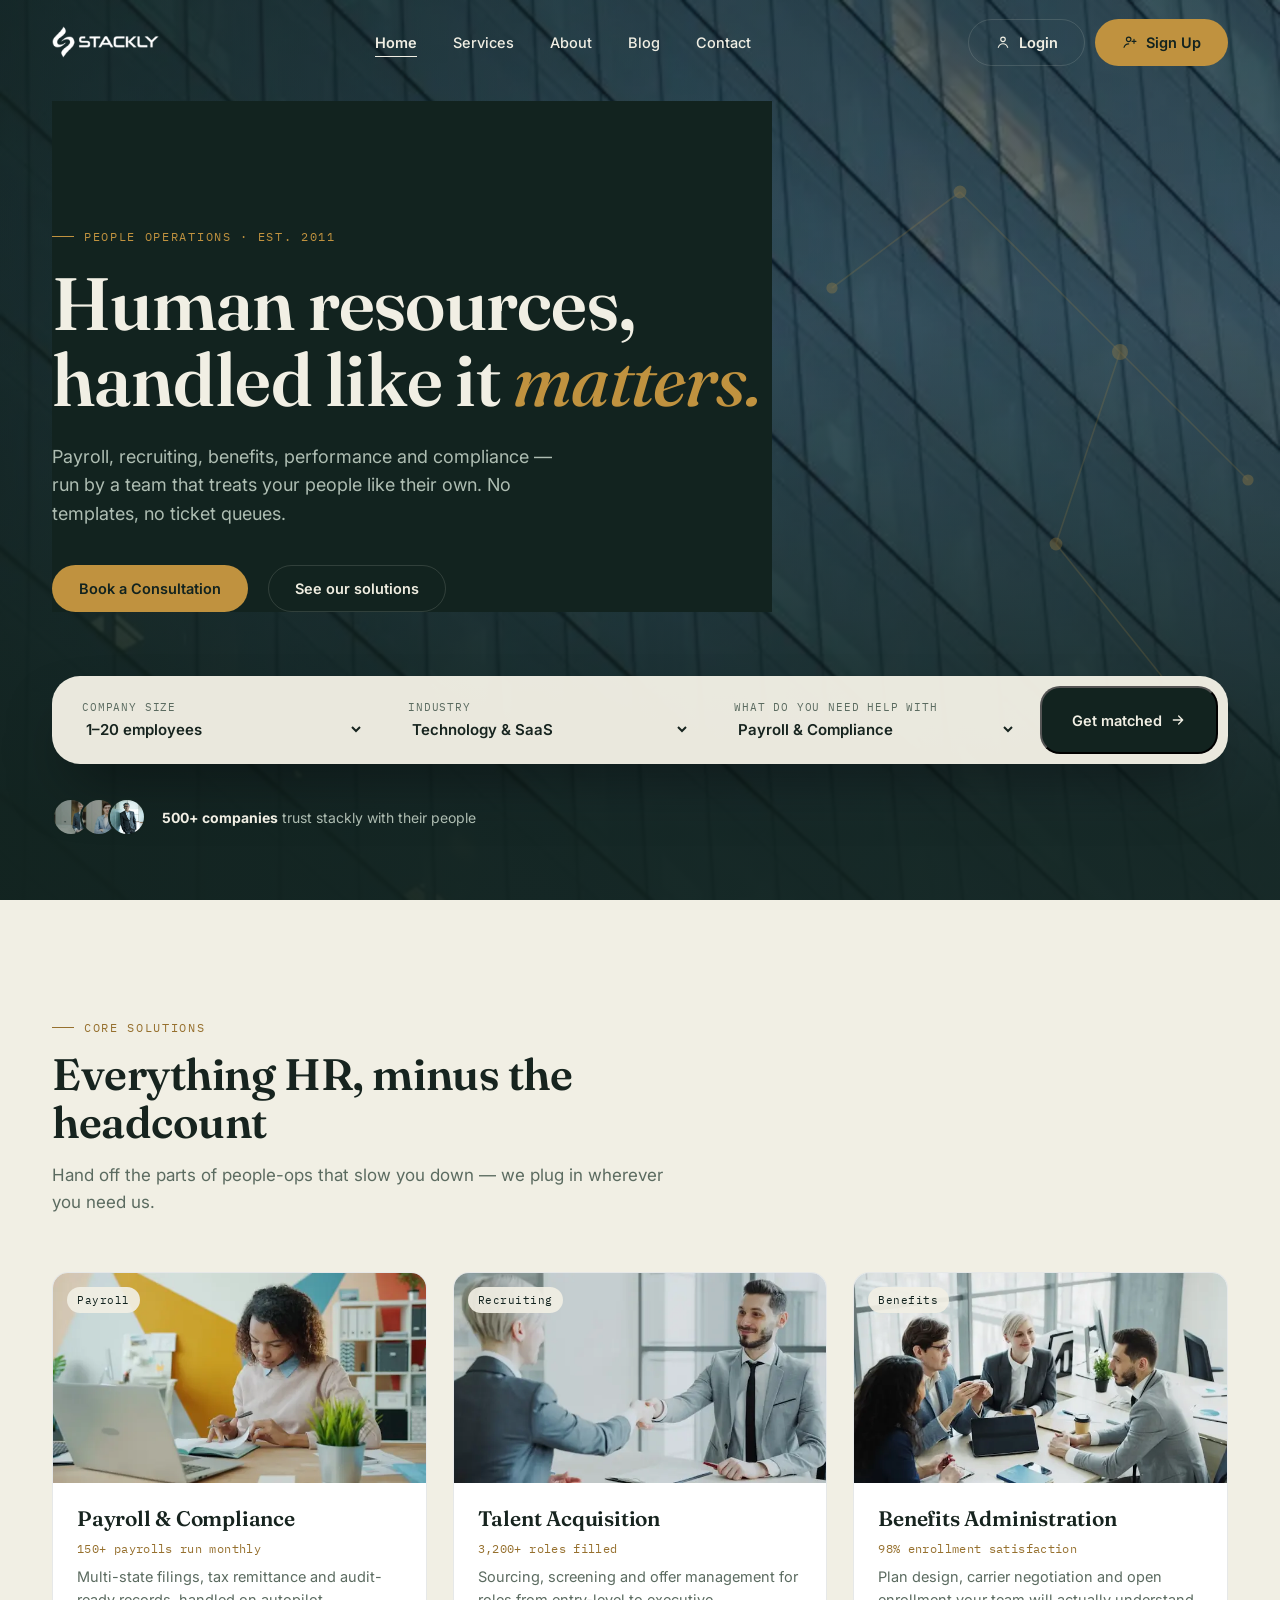
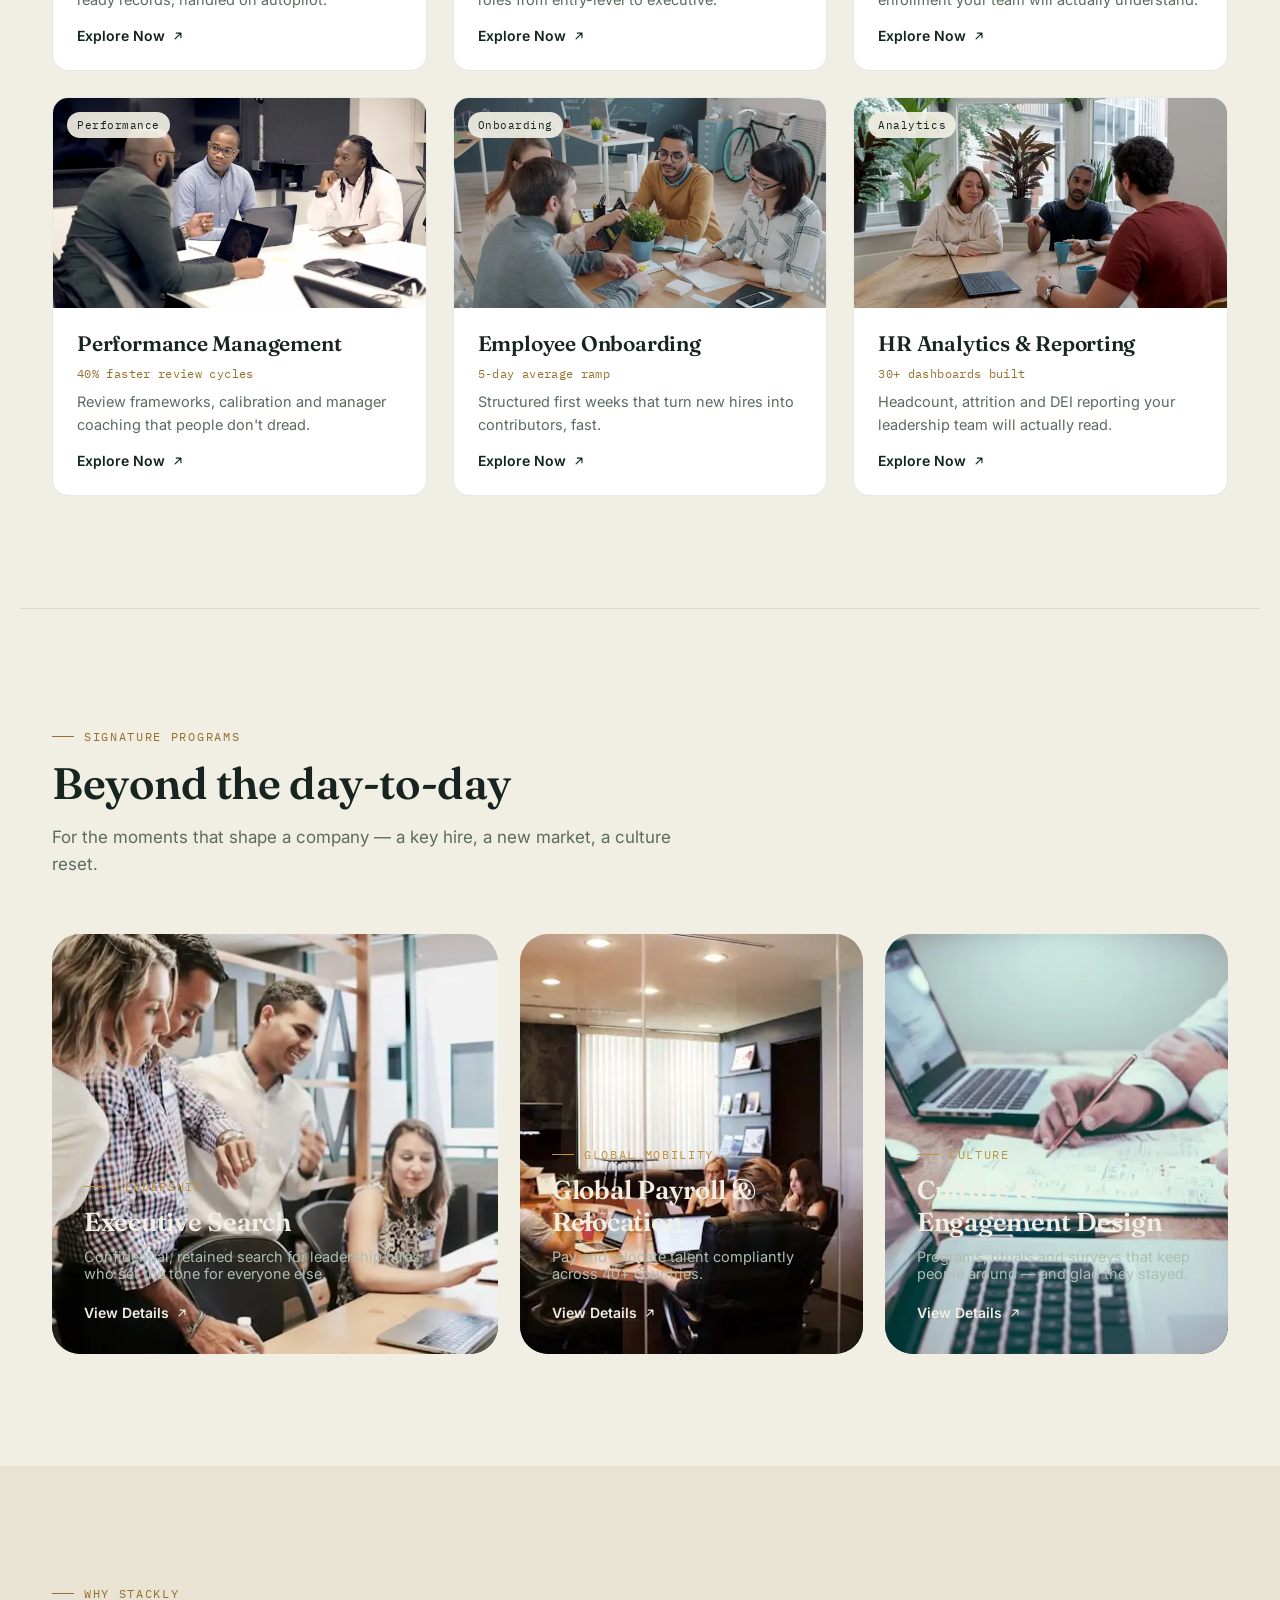
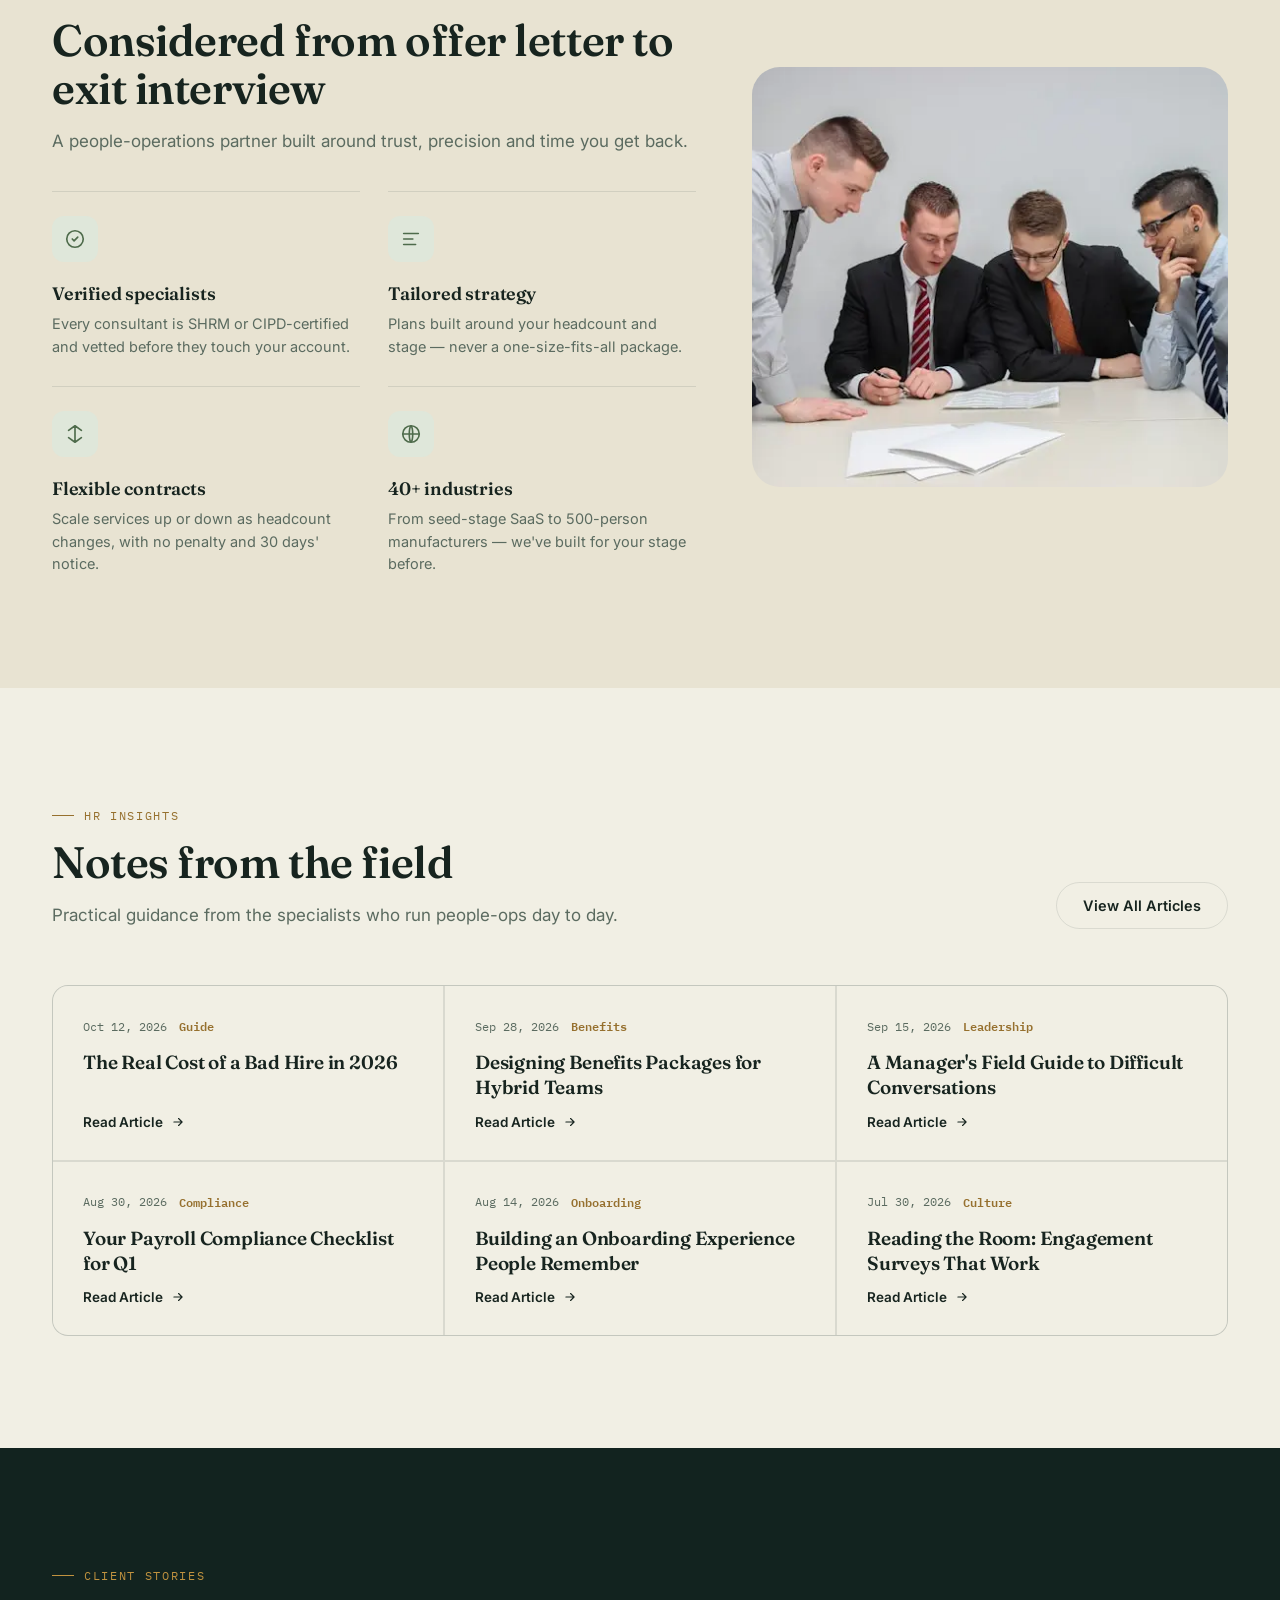
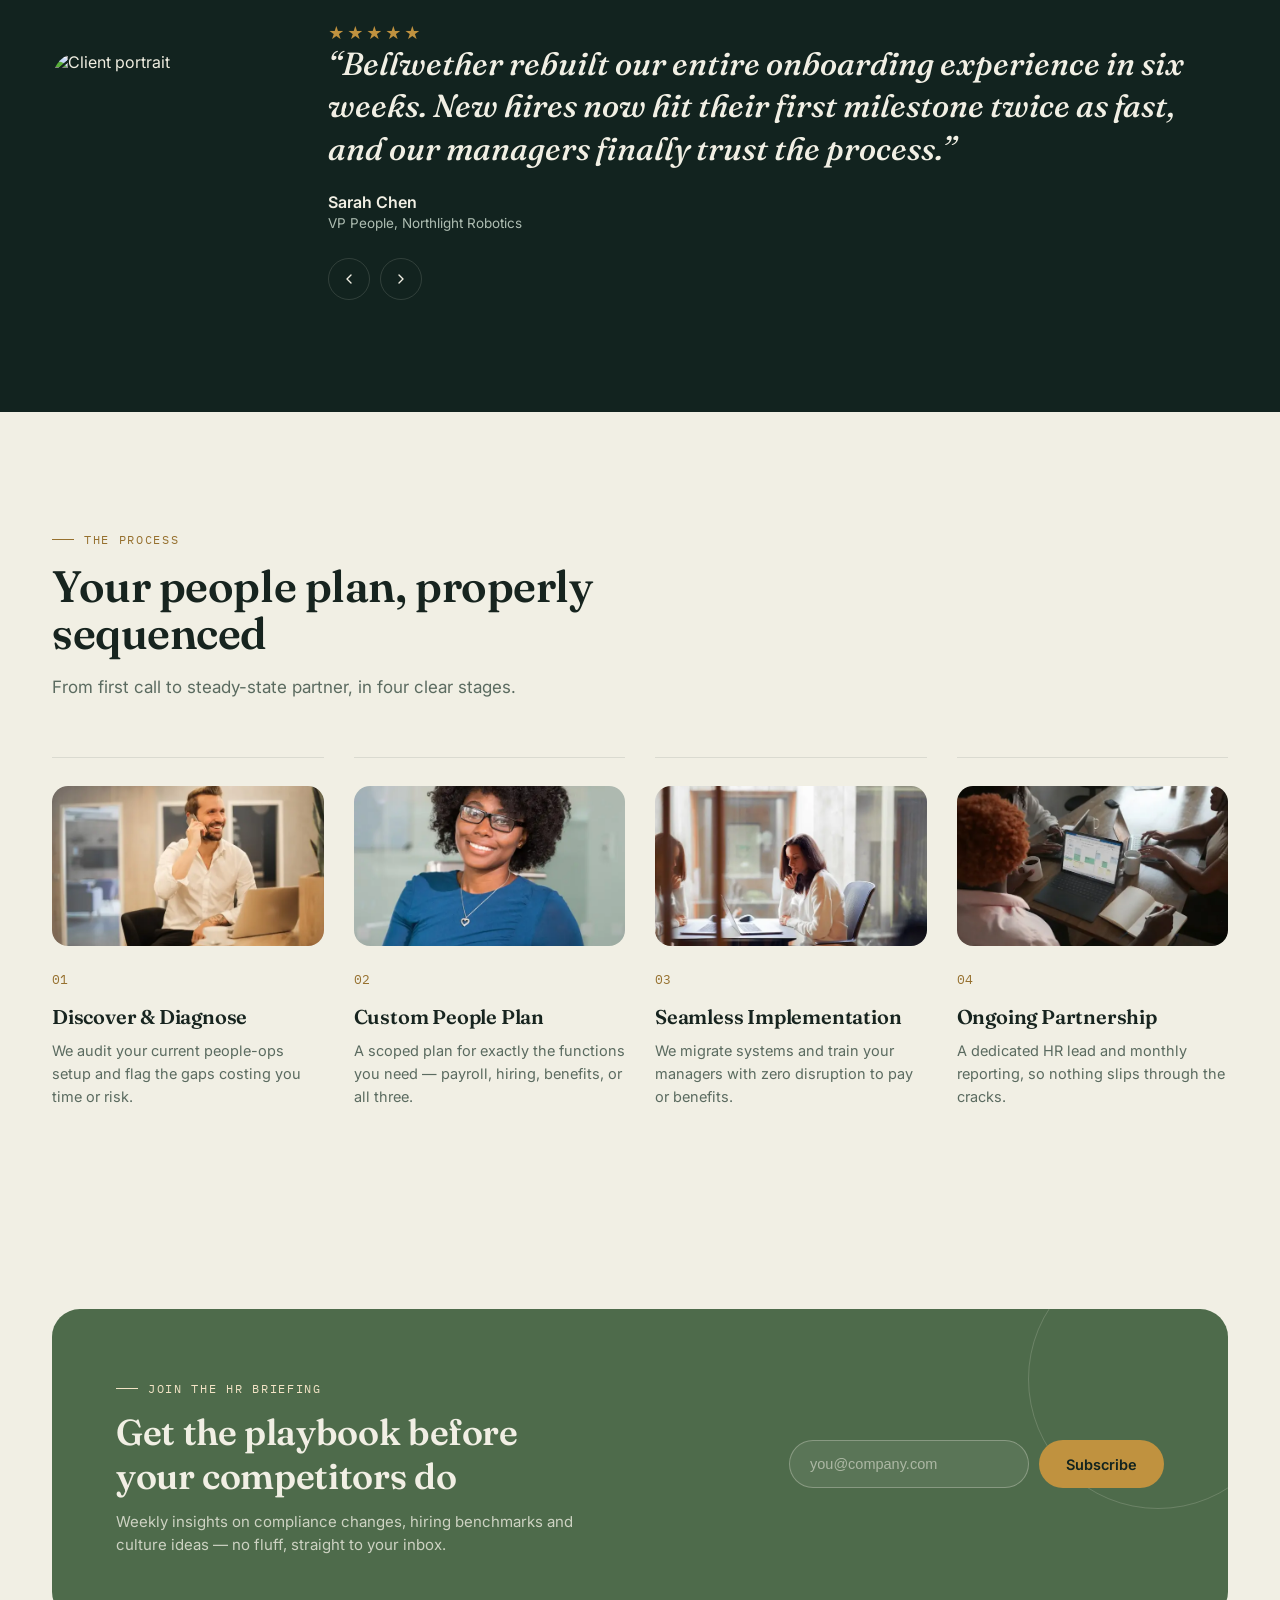
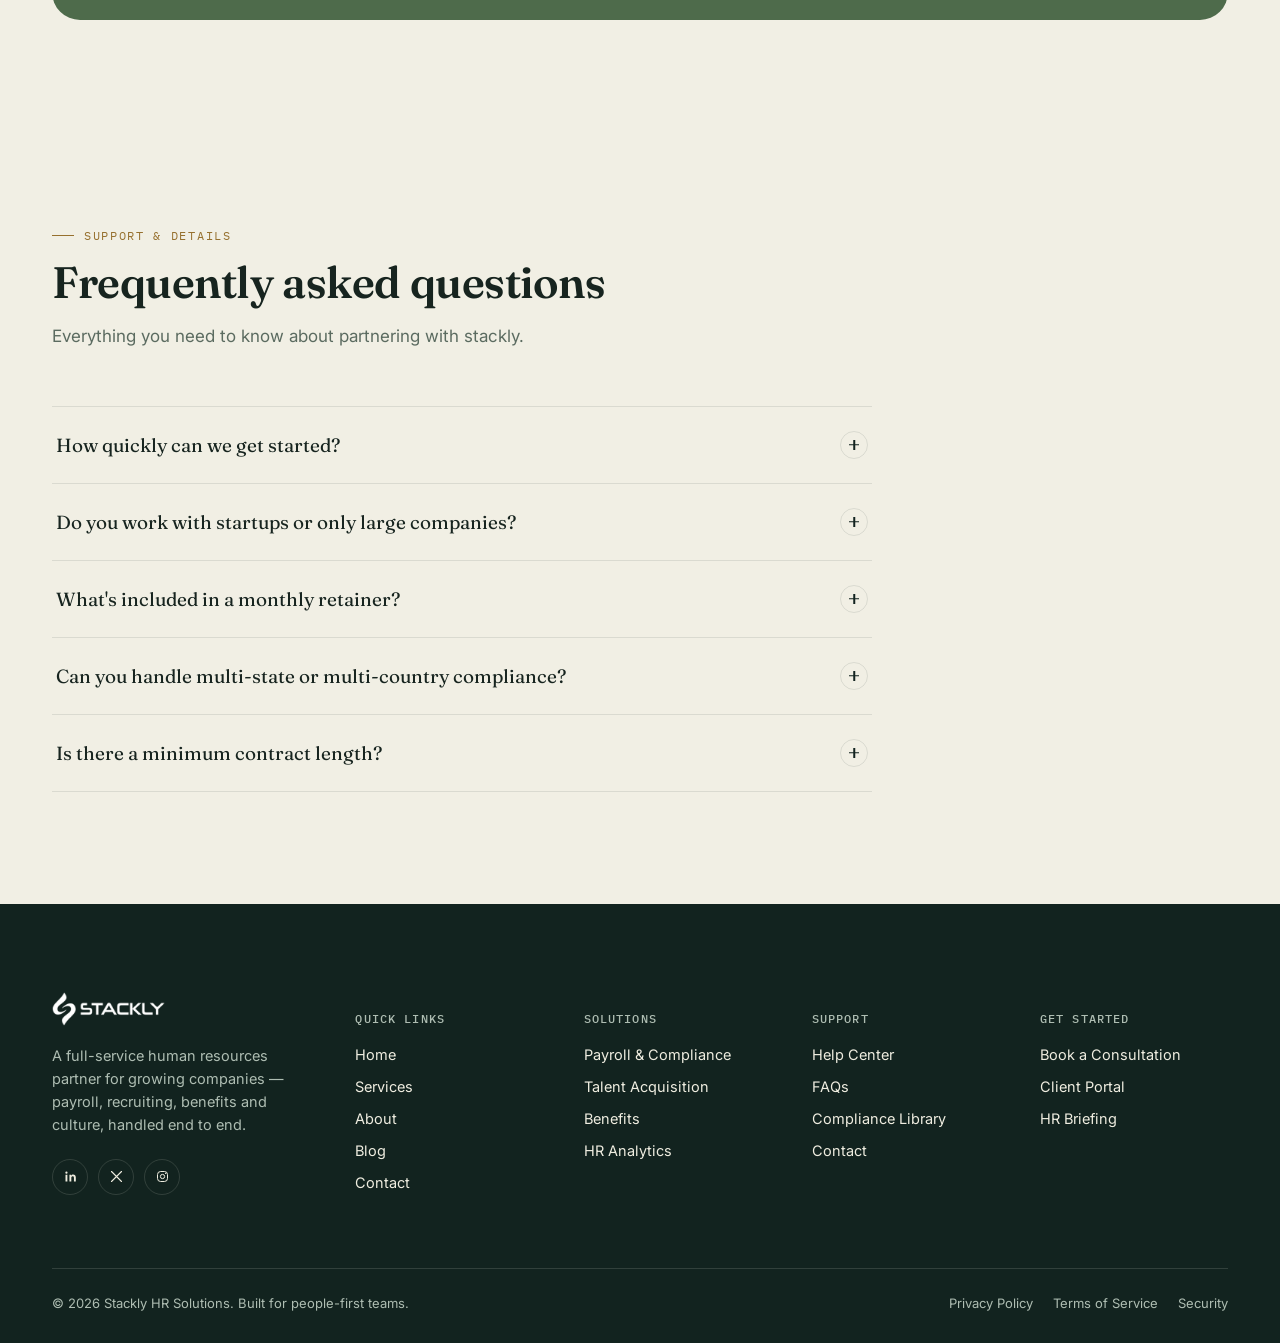
==== html/index.html @ f2914ec8 "inserted" ====
<!DOCTYPE html>
<html lang="en">
<head>
<meta charset="UTF-8">
<meta name="viewport" content="width=device-width, initial-scale=1.0">
<title>Stackly — Human Resources Solutions</title>
<meta name="description" content="Stackly is a full-service HR partner for growing companies — payroll, recruiting, benefits, performance and compliance, handled end to end.">
<link rel="stylesheet" href="../css/index.css">
</head>
<body class="hero-page">

<!-- ============ HEADER ============ -->
<header class="site-header">
  <div class="wrap">
    <a href="index.html" class="brand">
      <img src="../assets/Logo.webp" alt="" class="brand-logo">
      
    </a>

    <nav class="main-nav" aria-label="Primary">
      <a href="index.html" aria-current="page">Home</a>
      <a href="services.html">Services</a>
      <a href="about.html">About</a>
      <a href="blog.html">Blog</a>
      <a href="contact.html">Contact</a>
    </nav>

    <div class="header-cta">
      <a href="login.html" class="btn btn-line btn-login">
        <svg viewBox="0 0 24 24" fill="none"><circle cx="12" cy="8" r="3.4" stroke="currentColor" stroke-width="1.7"/><path d="M5 20c1.3-3.6 4-5.4 7-5.4s5.7 1.8 7 5.4" stroke="currentColor" stroke-width="1.7" stroke-linecap="round"/></svg>
        Login
      </a>
      <a href="signup.html" class="btn btn-brass btn-signup">
        <svg viewBox="0 0 24 24" fill="none"><circle cx="10" cy="8" r="3.4" stroke="currentColor" stroke-width="1.7"/><path d="M3 20c1.2-3.4 3.7-5.1 7-5.1" stroke="currentColor" stroke-width="1.7" stroke-linecap="round"/><path d="M18 8v6M15 11h6" stroke="currentColor" stroke-width="1.7" stroke-linecap="round"/></svg>
        Sign Up
      </a>
      <button class="hamburger" aria-label="Open menu" aria-expanded="false" aria-controls="mobileNav">
        <span></span><span></span><span></span>
      </button>
    </div>
  </div>
</header>

<!-- ============ MOBILE NAV ============ -->
<nav class="mobile-nav" id="mobileNav" aria-label="Mobile">
  <a href="index.html" aria-current="page">Home</a>
  <a href="services.html">Services</a>
  <a href="about.html">About</a>
  <a href="blog.html">Blog</a>
  <a href="contact.html">Contact</a>
  <div class="mobile-nav-ctas">
    <a href="login.html" class="btn btn-line-ink">
      <svg viewBox="0 0 24 24" fill="none" width="16" height="16"><circle cx="12" cy="8" r="3.4" stroke="currentColor" stroke-width="1.7"/><path d="M5 20c1.3-3.6 4-5.4 7-5.4s5.7 1.8 7 5.4" stroke="currentColor" stroke-width="1.7" stroke-linecap="round"/></svg>
      Login
    </a>
    <a href="signup.html" class="btn btn-brass">
      <svg viewBox="0 0 24 24" fill="none" width="16" height="16"><circle cx="10" cy="8" r="3.4" stroke="currentColor" stroke-width="1.7"/><path d="M3 20c1.2-3.4 3.7-5.1 7-5.1" stroke="currentColor" stroke-width="1.7" stroke-linecap="round"/><path d="M18 8v6M15 11h6" stroke="currentColor" stroke-width="1.7" stroke-linecap="round"/></svg>
      Sign Up
    </a>
  </div>
  <div class="mobile-nav-foot">
    <span>stackly@info.com</span>
    <span>+161 45674567</span>
  </div>
</nav>

<!-- ============ HERO ============ -->
<section class="hero">
  <div class="hero-bg" style="background-image:url('../assets/i1.webp');"></div>
  <svg class="hero-network" viewBox="0 0 800 800" preserveAspectRatio="xMidYMid slice">
    <g stroke="#C0923F" stroke-width="1" opacity="0.35">
      <line x1="600" y1="120" x2="700" y2="220"/>
      <line x1="700" y1="220" x2="660" y2="340"/>
      <line x1="700" y1="220" x2="780" y2="300"/>
      <line x1="660" y1="340" x2="740" y2="440"/>
      <line x1="600" y1="120" x2="520" y2="180"/>
    </g>
    <g fill="#C0923F" opacity="0.55">
      <circle cx="600" cy="120" r="4"/>
      <circle cx="700" cy="220" r="5"/>
      <circle cx="660" cy="340" r="4"/>
      <circle cx="780" cy="300" r="3.5"/>
      <circle cx="740" cy="440" r="4"/>
      <circle cx="520" cy="180" r="3.5"/>
    </g>
  </svg>

  <div class="wrap hero-inner">
    <div class="hero-top on-ink">
      <span class="eyebrow">People Operations · Est. 2011</span>
      <h1>Human resources,<br>handled like it <em>matters.</em></h1>
      <p class="hero-sub">Payroll, recruiting, benefits, performance and compliance — run by a team that treats your people like their own. No templates, no ticket queues.</p>
      <div class="hero-cta-row">
        <a href="404.html" class="btn btn-brass">Book a Consultation</a>
        <a href="404.html" class="btn btn-line-ink">See our solutions</a>
      </div>
    </div>

    <form class="quickstart" data-demo-form aria-label="Get matched with an HR plan">
      <div class="qs-field">
        <label for="qs-size">Company size</label>
        <select id="qs-size">
          <option>1–20 employees</option>
          <option>21–100 employees</option>
          <option>101–500 employees</option>
          <option>500+ employees</option>
        </select>
      </div>
      <div class="qs-field">
        <label for="qs-industry">Industry</label>
        <select id="qs-industry">
          <option>Technology & SaaS</option>
          <option>Healthcare</option>
          <option>Retail & Hospitality</option>
          <option>Manufacturing</option>
          <option>Professional Services</option>
        </select>
      </div>
      <div class="qs-field">
        <label for="qs-need">What do you need help with</label>
        <select id="qs-need">
          <option>Payroll & Compliance</option>
          <option>Hiring & Recruiting</option>
          <option>Benefits Administration</option>
          <option>Performance & Culture</option>
        </select>
      </div>
      <button type="submit" class="qs-submit">
        Get matched
        <svg width="16" height="16" viewBox="0 0 24 24" fill="none"><path d="M5 12h14M13 6l6 6-6 6" stroke="currentColor" stroke-width="2" stroke-linecap="round" stroke-linejoin="round"/></svg>
      </button>
    </form>

    <div class="hero-trust">
      <div class="avatar-stack">
        <img src="../assets/i2.webp" alt="">
        <img src="../assets/i3.webp" alt="">
        <img src="../assets/i4.webp" alt="">
      </div>
      <span class="hero-trust-text"><strong>500+ companies</strong> trust stackly with their people</span>
    </div>
  </div>
</section>

<!-- ============ FEATURED SOLUTIONS ============ -->
<section class="section" id="solutions">
  <div class="wrap">
    <div class="section-head reveal">
      <span class="eyebrow">Core Solutions</span>
      <h2>Everything HR, minus the headcount</h2>
      <p>Hand off the parts of people-ops that slow you down — we plug in wherever you need us.</p>
    </div>

    <div class="solutions-grid">
      <article class="sol-card reveal">
        <div class="sol-media"><span class="sol-tag">Payroll</span><img src="../assets/i5.webp" alt="HR specialist reviewing payroll documents at a desk"></div>
        <div class="sol-body">
          <h3>Payroll & Compliance</h3>
          <span class="stat">150+ payrolls run monthly</span>
          <p>Multi-state filings, tax remittance and audit-ready records, handled on autopilot.</p>
          <a href="404.html" class="sol-link">Explore Now <svg viewBox="0 0 24 24" fill="none"><path d="M7 17L17 7M9 7h8v8" stroke="currentColor" stroke-width="2" stroke-linecap="round" stroke-linejoin="round"/></svg></a>
        </div>
      </article>

      <article class="sol-card reveal">
        <div class="sol-media"><span class="sol-tag">Recruiting</span><img src="../assets/i6.webp" alt="HR manager shaking hands with a new hire after an interview"></div>
        <div class="sol-body">
          <h3>Talent Acquisition</h3>
          <span class="stat">3,200+ roles filled</span>
          <p>Sourcing, screening and offer management for roles from entry-level to executive.</p>
          <a href="404.html" class="sol-link">Explore Now <svg viewBox="0 0 24 24" fill="none"><path d="M7 17L17 7M9 7h8v8" stroke="currentColor" stroke-width="2" stroke-linecap="round" stroke-linejoin="round"/></svg></a>
        </div>
      </article>

      <article class="sol-card reveal">
        <div class="sol-media"><span class="sol-tag">Benefits</span><img src="../assets/i7.webp" alt="Colleagues discussing a benefits package around a table"></div>
        <div class="sol-body">
          <h3>Benefits Administration</h3>
          <span class="stat">98% enrollment satisfaction</span>
          <p>Plan design, carrier negotiation and open enrollment your team will actually understand.</p>
          <a href="404.html" class="sol-link">Explore Now <svg viewBox="0 0 24 24" fill="none"><path d="M7 17L17 7M9 7h8v8" stroke="currentColor" stroke-width="2" stroke-linecap="round" stroke-linejoin="round"/></svg></a>
        </div>
      </article>

      <article class="sol-card reveal">
        <div class="sol-media"><span class="sol-tag">Performance</span><img src="../assets/i8.webp" alt="Manager giving performance feedback in a one on one meeting"></div>
        <div class="sol-body">
          <h3>Performance Management</h3>
          <span class="stat">40% faster review cycles</span>
          <p>Review frameworks, calibration and manager coaching that people don't dread.</p>
          <a href="404.html" class="sol-link">Explore Now <svg viewBox="0 0 24 24" fill="none"><path d="M7 17L17 7M9 7h8v8" stroke="currentColor" stroke-width="2" stroke-linecap="round" stroke-linejoin="round"/></svg></a>
        </div>
      </article>

      <article class="sol-card reveal">
        <div class="sol-media"><span class="sol-tag">Onboarding</span><img src="../assets/i9.webp" alt="New employee being welcomed by the team on their first day"></div>
        <div class="sol-body">
          <h3>Employee Onboarding</h3>
          <span class="stat">5-day average ramp</span>
          <p>Structured first weeks that turn new hires into contributors, fast.</p>
          <a href="404.html" class="sol-link">Explore Now <svg viewBox="0 0 24 24" fill="none"><path d="M7 17L17 7M9 7h8v8" stroke="currentColor" stroke-width="2" stroke-linecap="round" stroke-linejoin="round"/></svg></a>
        </div>
      </article>

      <article class="sol-card reveal">
        <div class="sol-media"><span class="sol-tag">Analytics</span><img src="../assets/i10.webp" alt="Modern office building representing workforce analytics"></div>
        <div class="sol-body">
          <h3>HR Analytics & Reporting</h3>
          <span class="stat">30+ dashboards built</span>
          <p>Headcount, attrition and DEI reporting your leadership team will actually read.</p>
          <a href="404.html" class="sol-link">Explore Now <svg viewBox="0 0 24 24" fill="none"><path d="M7 17L17 7M9 7h8v8" stroke="currentColor" stroke-width="2" stroke-linecap="round" stroke-linejoin="round"/></svg></a>
        </div>
      </article>
    </div>
  </div>
</section>

<div class="node-divider wrap"></div>

<!-- ============ CURATED PROGRAMS ============ -->
<section class="section">
  <div class="wrap">
    <div class="section-head reveal">
      <span class="eyebrow">Signature Programs</span>
      <h2>Beyond the day-to-day</h2>
      <p>For the moments that shape a company — a key hire, a new market, a culture reset.</p>
    </div>

    <div class="programs">
      <article class="program-card reveal">
        <img src="../assets/i11.webp" alt="Executive being interviewed for a leadership role">
        <div class="program-inner">
          <span class="eyebrow">Leadership</span>
          <h3>Executive Search</h3>
          <p>Confidential, retained search for leadership hires who set the tone for everyone else.</p>
          <a href="404.html" class="sol-link">View Details <svg viewBox="0 0 24 24" fill="none"><path d="M7 17L17 7M9 7h8v8" stroke="currentColor" stroke-width="2" stroke-linecap="round" stroke-linejoin="round"/></svg></a>
        </div>
      </article>
      <article class="program-card reveal">
        <img src="../assets/i12.webp" alt="Modern office building representing global operations">
        <div class="program-inner">
          <span class="eyebrow">Global Mobility</span>
          <h3>Global Payroll & Relocation</h3>
          <p>Pay and relocate talent compliantly across 40+ countries.</p>
          <a href="404.html" class="sol-link">View Details <svg viewBox="0 0 24 24" fill="none"><path d="M7 17L17 7M9 7h8v8" stroke="currentColor" stroke-width="2" stroke-linecap="round" stroke-linejoin="round"/></svg></a>
        </div>
      </article>
      <article class="program-card reveal">
        <img src="../assets/i13.webp" alt="Team celebrating together at an office culture event">
        <div class="program-inner">
          <span class="eyebrow">Culture</span>
          <h3>Culture & Engagement Design</h3>
          <p>Programs, rituals and surveys that keep people around — and glad they stayed.</p>
          <a href="404.html" class="sol-link">View Details <svg viewBox="0 0 24 24" fill="none"><path d="M7 17L17 7M9 7h8v8" stroke="currentColor" stroke-width="2" stroke-linecap="round" stroke-linejoin="round"/></svg></a>
        </div>
      </article>
    </div>
  </div>
</section>

<!-- ============ WHY US ============ -->
<section class="section on-paper-soft">
  <div class="wrap">
    <div class="why-split">
      <div class="why-split-copy">
        <div class="section-head reveal" style="margin-bottom:36px;">
          <span class="eyebrow">Why Stackly</span>
          <h2>Considered from offer letter to exit interview</h2>
          <p>A people-operations partner built around trust, precision and time you get back.</p>
        </div>
        <div class="why-grid why-grid-2col">
          <div class="why-item reveal">
            <div class="why-icon"><svg viewBox="0 0 24 24" fill="none"><path d="M9 12l2 2 4-4" stroke="currentColor" stroke-width="1.8" stroke-linecap="round" stroke-linejoin="round"/><circle cx="12" cy="12" r="9" stroke="currentColor" stroke-width="1.8"/></svg></div>
            <h4>Verified specialists</h4>
            <p>Every consultant is SHRM or CIPD-certified and vetted before they touch your account.</p>
          </div>
          <div class="why-item reveal">
            <div class="why-icon"><svg viewBox="0 0 24 24" fill="none"><path d="M4 6h16M4 12h10M4 18h13" stroke="currentColor" stroke-width="1.8" stroke-linecap="round"/></svg></div>
            <h4>Tailored strategy</h4>
            <p>Plans built around your headcount and stage — never a one-size-fits-all package.</p>
          </div>
          <div class="why-item reveal">
            <div class="why-icon"><svg viewBox="0 0 24 24" fill="none"><path d="M12 3v18M5 8l7-5 7 5M5 16l7 5 7-5" stroke="currentColor" stroke-width="1.8" stroke-linecap="round" stroke-linejoin="round"/></svg></div>
            <h4>Flexible contracts</h4>
            <p>Scale services up or down as headcount changes, with no penalty and 30 days' notice.</p>
          </div>
          <div class="why-item reveal">
            <div class="why-icon"><svg viewBox="0 0 24 24" fill="none"><circle cx="12" cy="12" r="9" stroke="currentColor" stroke-width="1.8"/><path d="M3 12h18M12 3c2.5 2.6 2.5 15.4 0 18M12 3C9.5 5.6 9.5 18.4 12 21" stroke="currentColor" stroke-width="1.8"/></svg></div>
            <h4>40+ industries</h4>
            <p>From seed-stage SaaS to 500-person manufacturers — we've built for your stage before.</p>
          </div>
        </div>
      </div>
      <div class="why-split-media reveal">
        <img src="../assets/i14.webp" alt="Stackly HR specialists reviewing a people strategy together">
      </div>
    </div>
  </div>
</section>

<!-- ============ INSIGHTS ============ -->
<section class="section" id="insights">
  <div class="wrap">
    <div class="section-head-row reveal">
      <div class="section-head section-head-no-gap">
        <span class="eyebrow">HR Insights</span>
        <h2>Notes from the field</h2>
        <p>Practical guidance from the specialists who run people-ops day to day.</p>
      </div>
      <a href="404.html" class="btn btn-line">View All Articles</a>
    </div>

    <div class="insights-grid reveal">
      <a href="404.html" class="insight-card">
        <div class="insight-top"><span>Oct 12, 2026</span><span class="insight-cat">Guide</span></div>
        <h3>The Real Cost of a Bad Hire in 2026</h3>
        <span class="insight-more">Read Article <svg viewBox="0 0 24 24" fill="none"><path d="M5 12h14M13 6l6 6-6 6" stroke="currentColor" stroke-width="2" stroke-linecap="round" stroke-linejoin="round"/></svg></span>
      </a>
      <a href="404.html" class="insight-card">
        <div class="insight-top"><span>Sep 28, 2026</span><span class="insight-cat">Benefits</span></div>
        <h3>Designing Benefits Packages for Hybrid Teams</h3>
        <span class="insight-more">Read Article <svg viewBox="0 0 24 24" fill="none"><path d="M5 12h14M13 6l6 6-6 6" stroke="currentColor" stroke-width="2" stroke-linecap="round" stroke-linejoin="round"/></svg></span>
      </a>
      <a href="404.html" class="insight-card">
        <div class="insight-top"><span>Sep 15, 2026</span><span class="insight-cat">Leadership</span></div>
        <h3>A Manager's Field Guide to Difficult Conversations</h3>
        <span class="insight-more">Read Article <svg viewBox="0 0 24 24" fill="none"><path d="M5 12h14M13 6l6 6-6 6" stroke="currentColor" stroke-width="2" stroke-linecap="round" stroke-linejoin="round"/></svg></span>
      </a>
      <a href="404.html" class="insight-card">
        <div class="insight-top"><span>Aug 30, 2026</span><span class="insight-cat">Compliance</span></div>
        <h3>Your Payroll Compliance Checklist for Q1</h3>
        <span class="insight-more">Read Article <svg viewBox="0 0 24 24" fill="none"><path d="M5 12h14M13 6l6 6-6 6" stroke="currentColor" stroke-width="2" stroke-linecap="round" stroke-linejoin="round"/></svg></span>
      </a>
      <a href="404.html" class="insight-card">
        <div class="insight-top"><span>Aug 14, 2026</span><span class="insight-cat">Onboarding</span></div>
        <h3>Building an Onboarding Experience People Remember</h3>
        <span class="insight-more">Read Article <svg viewBox="0 0 24 24" fill="none"><path d="M5 12h14M13 6l6 6-6 6" stroke="currentColor" stroke-width="2" stroke-linecap="round" stroke-linejoin="round"/></svg></span>
      </a>
      <a href="404.html" class="insight-card">
        <div class="insight-top"><span>Jul 30, 2026</span><span class="insight-cat">Culture</span></div>
        <h3>Reading the Room: Engagement Surveys That Work</h3>
        <span class="insight-more">Read Article <svg viewBox="0 0 24 24" fill="none"><path d="M5 12h14M13 6l6 6-6 6" stroke="currentColor" stroke-width="2" stroke-linecap="round" stroke-linejoin="round"/></svg></span>
      </a>
    </div>
  </div>
</section>

<!-- ============ TESTIMONIAL ============ -->
<section class="section on-ink">
  <div class="wrap">
    <div class="eyebrow reveal" style="margin-bottom:40px;">Client Stories</div>
    <div class="testimonial reveal" data-testimonials='[
        {"quote":"Bellwether rebuilt our entire onboarding experience in six weeks. New hires now hit their first milestone twice as fast, and our managers finally trust the process.","name":"Sarah Chen","role":"VP People, Northlight Robotics","photo":"https://images.unsplash.com/photo-1758518727888-ffa196002e59?auto=format&fit=crop&w=400&q=80"},
        {"quote":"We went from three spreadsheets and a prayer to a payroll system that runs itself across five states. It is the calmest our finance team has ever felt in Q4.","name":"Marcus Odom","role":"COO, Fieldstone Health","photo":"https://images.unsplash.com/photo-1758518730384-be3d205838e8?auto=format&fit=crop&w=400&q=80"},
        {"quote":"Their recruiters found us a VP of Engineering in five weeks after two agencies failed for six months. They actually understood what we needed, not just the job title.","name":"Priya Raman","role":"Founder, Tidewater Systems","photo":"https://images.unsplash.com/photo-1758873269276-9518d0cb4a0b?auto=format&fit=crop&w=400&q=80"}
      ]'>
      <div class="testi-photo"><img src="../assets/i15.webp" alt="Client portrait"></div>
      <div>
        <div class="testi-stars">★★★★★</div>
        <blockquote>&ldquo;Loading&rdquo;</blockquote>
        <div class="testi-meta">
          <div><strong class="testi-name">—</strong><span class="testi-role">—</span></div>
        </div>
        <div class="testi-nav">
          <button data-dir="prev" aria-label="Previous testimonial"><svg viewBox="0 0 24 24" fill="none"><path d="M15 6l-6 6 6 6" stroke="currentColor" stroke-width="2" stroke-linecap="round" stroke-linejoin="round"/></svg></button>
          <button data-dir="next" aria-label="Next testimonial"><svg viewBox="0 0 24 24" fill="none"><path d="M9 6l6 6-6 6" stroke="currentColor" stroke-width="2" stroke-linecap="round" stroke-linejoin="round"/></svg></button>
        </div>
      </div>
    </div>
  </div>
</section>

<!-- ============ PROCESS ============ -->
<section class="section">
  <div class="wrap">
    <div class="section-head reveal">
      <span class="eyebrow">The Process</span>
      <h2>Your people plan, properly sequenced</h2>
      <p>From first call to steady-state partner, in four clear stages.</p>
    </div>
    <div class="process-grid">
      <div class="process-item reveal">
        <div class="process-media"><img src="../assets/i16.webp" alt="HR specialist auditing people-ops records"></div>
        <span class="process-num">01</span>
        <h3>Discover & Diagnose</h3>
        <p>We audit your current people-ops setup and flag the gaps costing you time or risk.</p>
      </div>
      <div class="process-item reveal">
        <div class="process-media"><img src="../assets/i17.webp" alt="Team scoping a custom people plan together"></div>
        <span class="process-num">02</span>
        <h3>Custom People Plan</h3>
        <p>A scoped plan for exactly the functions you need — payroll, hiring, benefits, or all three.</p>
      </div>
      <div class="process-item reveal">
        <div class="process-media"><img src="../assets/i18.webp" alt="Team rolling out a new HR system together"></div>
        <span class="process-num">03</span>
        <h3>Seamless Implementation</h3>
        <p>We migrate systems and train your managers with zero disruption to pay or benefits.</p>
      </div>
      <div class="process-item reveal">
        <div class="process-media"><img src="../assets/i19.webp" alt="Team celebrating an ongoing HR partnership"></div>
        <span class="process-num">04</span>
        <h3>Ongoing Partnership</h3>
        <p>A dedicated HR lead and monthly reporting, so nothing slips through the cracks.</p>
      </div>
    </div>
  </div>
</section>

<!-- ============ NEWSLETTER ============ -->
<section class="section-tight">
  <div class="wrap">
    <div class="newsletter reveal">
      <div class="newsletter-copy">
        <span class="eyebrow">Join The HR Briefing</span>
        <h2>Get the playbook before your competitors do</h2>
        <p>Weekly insights on compliance changes, hiring benchmarks and culture ideas — no fluff, straight to your inbox.</p>
      </div>
      <form class="newsletter-form" data-demo-form>
        <input type="email" placeholder="you@company.com" required aria-label="Email address">
        <button type="submit" class="btn btn-brass">Subscribe</button>
      </form>
    </div>
  </div>
</section>

<!-- ============ FAQ ============ -->
<section class="section">
  <div class="wrap">
    <div class="section-head reveal">
      <span class="eyebrow">Support & Details</span>
      <h2>Frequently asked questions</h2>
      <p>Everything you need to know about partnering with stackly.</p>
    </div>
    <div class="faq-list reveal">
      <div class="faq-item">
        <button class="faq-q">How quickly can we get started?<span class="plus"></span></button>
        <div class="faq-a"><p>Most clients are fully onboarded within two to three weeks. Payroll and compliance transfers can move faster if there's a filing deadline approaching — just flag it on your first call.</p></div>
      </div>
      <div class="faq-item">
        <button class="faq-q">Do you work with startups or only large companies?<span class="plus"></span></button>
        <div class="faq-a"><p>Both. About 60% of our clients are under 100 employees. Plans scale by headcount, so you're never paying for enterprise infrastructure you don't need yet.</p></div>
      </div>
      <div class="faq-item">
        <button class="faq-q">What's included in a monthly retainer?<span class="plus"></span></button>
        <div class="faq-a"><p>A dedicated HR lead, access to our specialist bench (recruiting, benefits, compliance), monthly reporting, and unlimited email or Slack support during business hours.</p></div>
      </div>
      <div class="faq-item">
        <button class="faq-q">Can you handle multi-state or multi-country compliance?<span class="plus"></span></button>
        <div class="faq-a"><p>Yes — we currently run payroll and compliance across all 50 US states and in 40+ countries through our global mobility program.</p></div>
      </div>
      <div class="faq-item">
        <button class="faq-q">Is there a minimum contract length?<span class="plus"></span></button>
        <div class="faq-a"><p>No. Most clients stay on a month-to-month retainer with 30 days' notice to adjust scope or exit — we'd rather earn the renewal than lock you in.</p></div>
      </div>
    </div>
  </div>
</section>

<!-- ============ FOOTER ============ -->
<footer class="site-footer">
  <div class="wrap">
    <div class="footer-top">
      <div class="footer-brand">
        <a href="index.html" class="brand">
          <img src="../assets/Logo.webp" alt="" class="brand-logo">
          
        </a>
        <p>A full-service human resources partner for growing companies — payroll, recruiting, benefits and culture, handled end to end.</p>
        <div class="footer-social">
          <a href="404.html" aria-label="LinkedIn"><svg viewBox="0 0 24 24" fill="none"><path d="M4 9h3v11H4zM5.5 4a1.8 1.8 0 100 3.6A1.8 1.8 0 005.5 4zM10 9h3v1.6c.6-1 1.7-1.8 3.3-1.8 2.5 0 4.2 1.6 4.2 4.9V20h-3v-5.7c0-1.6-.6-2.6-2-2.6-1.1 0-1.8.8-2.1 1.5-.1.3-.1.6-.1 1V20h-3V9z" fill="currentColor"/></svg></a>
          <a href="404.html" aria-label="X / Twitter"><svg viewBox="0 0 24 24" fill="none"><path d="M4 4l16 16M20 4L4 20" stroke="currentColor" stroke-width="1.8" stroke-linecap="round"/></svg></a>
          <a href="404.html" aria-label="Instagram"><svg viewBox="0 0 24 24" fill="none"><rect x="4" y="4" width="16" height="16" rx="5" stroke="currentColor" stroke-width="1.6"/><circle cx="12" cy="12" r="3.4" stroke="currentColor" stroke-width="1.6"/><circle cx="17" cy="7" r="1" fill="currentColor"/></svg></a>
        </div>
      </div>

      <div class="footer-col">
        <h5>Quick Links</h5>
        <ul>
          <li><a href="index.html">Home</a></li>
          <li><a href="services.html">Services</a></li>
          <li><a href="about.html">About</a></li>
          <li><a href="blog.html">Blog</a></li>
          <li><a href="contact.html">Contact</a></li>
        </ul>
      </div>

      <div class="footer-col">
        <h5>Solutions</h5>
        <ul>
          <li><a href="404.html">Payroll & Compliance</a></li>
          <li><a href="404.html">Talent Acquisition</a></li>
          <li><a href="404.html">Benefits</a></li>
          <li><a href="404.html">HR Analytics</a></li>
        </ul>
      </div>

      <div class="footer-col">
        <h5>Support</h5>
        <ul>
          <li><a href="404.html">Help Center</a></li>
          <li><a href="404.html">FAQs</a></li>
          <li><a href="404.html">Compliance Library</a></li>
          <li><a href="404.html">Contact</a></li>
        </ul>
      </div>

      <div class="footer-col">
        <h5>Get Started</h5>
        <ul>
          <li><a href="404.html">Book a Consultation</a></li>
          <li><a href="404.html">Client Portal</a></li>
          <li><a href="404.html">HR Briefing</a></li>
        </ul>
      </div>
    </div>

    <div class="footer-bottom">
      <span>© 2026 Stackly HR Solutions. Built for people-first teams.</span>
      <div class="footer-bottom-links">
        <a href="404.html">Privacy Policy</a>
        <a href="404.html">Terms of Service</a>
        <a href="404.html">Security</a>
      </div>
    </div>
  </div>
</footer>

<script src="../assets/i20.webp"></script>
<script src="../assets/i21.webp"></script>
<script src="../js/index.js"></script>
</body>
</html>
---- css/index.css ----
/* =========================================================
   BELLWETHER — HR Solutions
   Design tokens
   ========================================================= */
   @import url('https://fonts.googleapis.com/css2?family=Fraunces:ital,opsz,wght@0,9..144,400;0,9..144,500;0,9..144,600;0,9..144,700;1,9..144,500&family=Inter:wght@400;500;600;700;800&family=IBM+Plex+Mono:wght@400;500&display=swap');

   :root{
     /* colour */
     --ink:        #12231F;
     --ink-soft:   #1B332C;
     --ink-line:   rgba(241,239,228,0.14);
     --paper:      #F1EFE4;
     --paper-soft: #E8E3D2;
     --paper-line: rgba(18,35,31,0.10);
     --brass:      #C0923F;
     --brass-dark: #96702E;
     --brass-tint: #F3E4C6;
     --sage:       #6F8F6C;
     --sage-dark:  #4E6B4B;
     --sage-tint:  #DFE7DA;
     --white:      #FFFFFF;
     --text:       #17241F;
     --text-muted: #5B6B60;
     --text-on-ink: #EFEDE0;
     --text-on-ink-muted: #AEBDB2;
   
     /* type */
     --font-display: 'Fraunces', serif;
     --font-body: 'Inter', sans-serif;
     --font-mono: 'IBM Plex Mono', monospace;
   
     /* layout */
     --maxw: 1240px;
     --header-h: 84px;
     --radius-s: 10px;
     --radius-m: 16px;
     --radius-l: 28px;
     --ease: cubic-bezier(.22,.68,0,1);
   }
   
   *,*::before,*::after{ box-sizing:border-box; }
   html{ scroll-behavior:smooth; }
   @media (prefers-reduced-motion: reduce){
     html{ scroll-behavior:auto; }
     *,*::before,*::after{ animation-duration:0.001ms !important; animation-iteration-count:1 !important; transition-duration:0.001ms !important; scroll-behavior:auto !important; }
   }
   
   body{
     margin:0;
     font-family:var(--font-body);
     background:var(--paper);
     color:var(--text);
     -webkit-font-smoothing:antialiased;
     overflow-x:hidden;
   }
   
   img{ max-width:100%; display:block; }
   a{ color:inherit; text-decoration:none; }
   button{ font-family:inherit; cursor:pointer; }
   ul{ margin:0; padding:0; list-style:none; }
   h1,h2,h3,h4{ font-family:var(--font-display); margin:0; font-weight:600; letter-spacing:-0.01em; }
   p{ margin:0; }
   
   :focus-visible{ outline:2px solid var(--brass); outline-offset:3px; }
   
   .wrap{ max-width:var(--maxw); margin:0 auto; padding:0 32px; }
   @media (max-width:720px){ .wrap{ padding:0 20px; } }
   
   .eyebrow{
     font-family:var(--font-mono);
     font-size:12px;
     letter-spacing:0.14em;
     text-transform:uppercase;
     color:var(--brass-dark);
     display:inline-flex;
     align-items:center;
     gap:10px;
   }
   .eyebrow::before{
     content:'';
     width:22px; height:1px;
     background:var(--brass-dark);
     display:inline-block;
   }
   .on-ink .eyebrow{ color:var(--brass); }
   .on-ink .eyebrow::before{ background:var(--brass); }
   
   .btn{
     display:inline-flex;
     align-items:center;
     gap:8px;
     padding:14px 26px;
     border-radius:999px;
     font-weight:600;
     font-size:14.5px;
     border:1px solid transparent;
     transition:transform .35s var(--ease), background .25s ease, color .25s ease, border-color .25s ease;
     white-space:nowrap;
   }
   .btn:hover{ transform:translateY(-2px); }
   .btn-brass{ background:var(--brass); color:var(--ink); }
   .btn-brass:hover{ background:var(--brass-dark); color:var(--white); }
   .btn-line{ background:transparent; border-color:var(--paper-line); color:var(--text); }
   .btn-line:hover{ border-color:var(--ink); }
   .btn-line-ink{ background:transparent; border-color:var(--ink-line); color:var(--text-on-ink); }
   .btn-line-ink:hover{ border-color:var(--brass); color:var(--brass); }
   .btn-ghost{ background:transparent; color:var(--text); padding:14px 8px; }
   .btn-ghost:hover{ color:var(--brass-dark); }
   .btn-sm{ padding:10px 18px; font-size:13px; }
   
   /* =========================================================
      HEADER
      ========================================================= */
   .site-header{
     position:fixed; top:0; left:0; right:0;
     z-index:900;
     height:var(--header-h);
     display:flex; align-items:center;
     background:transparent;
     transition:background .4s var(--ease), box-shadow .4s var(--ease), height .3s var(--ease);
   }
   .site-header .wrap{ display:flex; align-items:center; justify-content:space-between; width:100%; }
   .site-header.is-scrolled{
     background:rgba(241,239,228,0.92);
     backdrop-filter:blur(10px);
     box-shadow:0 1px 0 var(--paper-line);
     height:72px;
   }
   .brand{
     display:flex; align-items:center; gap:10px;
     font-family:var(--font-display);
     font-weight:600;
     font-size:22px;
     color:var(--ink);
     letter-spacing:-0.01em;
   }
   .brand-mark{
     width:34px; height:34px;
     border-radius:9px;
     background:var(--ink);
     display:flex; align-items:center; justify-content:center;
     flex-shrink:0;
   }
   .brand-mark svg{ width:18px; height:18px; }
   .hero-page .site-header:not(.is-scrolled) .brand{ color:var(--paper); }
   .hero-page .site-header:not(.is-scrolled) .brand-mark{ background:var(--brass); }
   .site-header.is-scrolled .brand{ color:var(--ink); }
   .site-header.is-scrolled .brand-mark{ background:var(--ink); }
   
   .main-nav{ display:flex; align-items:center; gap:36px; }
   .main-nav a{
     font-size:14.5px; font-weight:500;
     color:inherit;
     position:relative;
     padding:6px 0;
   }
   .main-nav a::after{
     content:''; position:absolute; left:0; right:0; bottom:0;
     height:1px; background:currentColor;
     transform:scaleX(0); transform-origin:right;
     transition:transform .3s var(--ease);
   }
   .main-nav a:hover::after,
   .main-nav a[aria-current="page"]::after{ transform:scaleX(1); transform-origin:left; }
   .main-nav a[aria-current="page"]{ font-weight:600; }
   
   .header-cta{ display:flex; align-items:center; gap:10px; }
   
   .hamburger{
     display:none;
     width:44px; height:44px;
     border-radius:10px;
     border:1px solid var(--paper-line);
     background:var(--paper);
     align-items:center; justify-content:center;
     position:relative;
     z-index:1200;
     flex-shrink:0;
   }
   .hamburger span{
     position:absolute;
     width:18px; height:2px;
     background:var(--ink);
     border-radius:2px;
     transition:transform .35s var(--ease), opacity .2s ease, top .25s var(--ease);
   }
   .hamburger span:nth-child(1){ top:16px; }
   .hamburger span:nth-child(2){ top:22px; }
   .hamburger span:nth-child(3){ top:28px; }
   .hamburger.is-open span:nth-child(1){ top:22px; transform:rotate(45deg); }
   .hamburger.is-open span:nth-child(2){ opacity:0; }
   .hamburger.is-open span:nth-child(3){ top:22px; transform:rotate(-135deg); }
   
   .header-text-color{ color:var(--paper); }
   .hero-page .site-header:not(.is-scrolled) .main-nav a,
   .hero-page .site-header:not(.is-scrolled) .btn-line{ color:var(--paper); border-color:var(--ink-line); }
   .hero-page .site-header:not(.is-scrolled) .btn-line:hover{ color:var(--brass); border-color:var(--brass); }
   .hero-page .site-header:not(.is-scrolled) .hamburger{ background:rgba(241,239,228,0.08); border-color:var(--ink-line); }
   .hero-page .site-header:not(.is-scrolled) .hamburger span{ background:var(--paper); }
   
   /* mobile nav overlay */
   .mobile-nav{
     position:fixed; inset:0;
     background:var(--ink);
     z-index:1100;
     display:flex; flex-direction:column;
     padding:110px 28px 40px;
     transform:translateY(-100%);
     transition:transform .5s var(--ease);
     overflow-y:auto;
   }
   .mobile-nav.is-open{ transform:translateY(0); }
   .mobile-nav a{
     font-family:var(--font-display);
     font-size:32px;
     color:var(--text-on-ink);
     padding:14px 0;
     border-bottom:1px solid var(--ink-line);
   }
   .mobile-nav a[aria-current="page"]{ color:var(--brass); }
   .mobile-nav-ctas{ margin-top:28px; display:flex; flex-direction:column; gap:12px; }
   .mobile-nav-ctas .btn{ justify-content:center; }
   .mobile-nav-foot{
     margin-top:auto; padding-top:32px;
     color:var(--text-on-ink-muted); font-size:13px;
     display:flex; justify-content:space-between; flex-wrap:wrap; gap:10px;
   }
   body.nav-open{ overflow:hidden; }
   
   @media (max-width:900px){
     .main-nav, .header-cta .btn{ display:none; }
     .hamburger{ display:flex; }
   }
   
   /* =========================================================
      HERO
      ========================================================= */
   .hero{
     position:relative;
     min-height:100vh;
     display:flex; align-items:flex-end;
     padding-top:var(--header-h);
     background:var(--ink);
     overflow:hidden;
   }
   .hero-bg{
     position:absolute; inset:0;
     background-size:cover; background-position:center 30%;
   }
   .hero-bg::after{
     content:'';
     position:absolute; inset:0;
     background:
       linear-gradient(180deg, rgba(18,35,31,0.55) 0%, rgba(18,35,31,0.45) 35%, rgba(18,35,31,0.92) 92%),
       linear-gradient(90deg, rgba(18,35,31,0.75) 0%, rgba(18,35,31,0.15) 55%);
   }
   .hero-network{ position:absolute; inset:0; opacity:0.5; pointer-events:none; }
   .hero-inner{ position:relative; z-index:2; width:100%; padding-bottom:64px; }
   .hero-top{ padding-top:120px; max-width:720px; }
   .hero-top .eyebrow{ margin-bottom:22px; }
   .hero h1{
     font-size:clamp(40px, 6vw, 74px);
     line-height:1.03;
     color:var(--paper);
     font-weight:600;
   }
   .hero h1 em{ font-style:italic; color:var(--brass); font-weight:500; }
   .hero-sub{
     margin-top:24px;
     font-size:18px; line-height:1.6;
     color:var(--text-on-ink-muted);
     max-width:520px;
   }
   .hero-cta-row{ margin-top:36px; display:flex; align-items:center; gap:20px; flex-wrap:wrap; }
   
   .quickstart{
     margin-top:64px;
     background:rgba(241,239,228,0.97);
     border-radius:var(--radius-l);
     padding:10px;
     display:flex;
     align-items:stretch;
     gap:4px;
     box-shadow:0 30px 60px -20px rgba(0,0,0,0.5);
     flex-wrap:wrap;
   }
   .qs-field{
     flex:1 1 180px;
     padding:14px 20px;
     border-radius:20px;
     transition:background .2s ease;
   }
   .qs-field:hover{ background:var(--paper-soft); }
   .qs-field label{
     display:block; font-family:var(--font-mono); font-size:10.5px;
     letter-spacing:.08em; text-transform:uppercase; color:var(--text-muted); margin-bottom:5px;
   }
   .qs-field select, .qs-field input{
     border:none; background:transparent; font-family:var(--font-body);
     font-size:15px; font-weight:600; color:var(--text); width:100%; padding:0;
   }
   .qs-field select:focus, .qs-field input:focus{ outline:none; }
   .qs-submit{
     flex:0 0 auto; display:flex; align-items:center; justify-content:center;
     background:var(--ink); color:var(--paper);
     border-radius:20px; padding:0 30px; font-weight:600; font-size:14.5px; gap:8px;
     transition:background .25s ease;
   }
   .qs-submit:hover{ background:var(--brass-dark); }
   
   .hero-trust{
     margin-top:34px; display:flex; align-items:center; gap:16px; flex-wrap:wrap;
   }
   .avatar-stack{ display:flex; }
   .avatar-stack img{
     width:38px; height:38px; border-radius:50%;
     border:2px solid var(--ink);
     object-fit:cover; margin-left:-10px;
   }
   .avatar-stack img:first-child{ margin-left:0; }
   .hero-trust-text{ color:var(--text-on-ink-muted); font-size:14px; }
   .hero-trust-text strong{ color:var(--paper); }
   
   /* =========================================================
      SECTION SCAFFOLD
      ========================================================= */
   section{ position:relative; }
   .section{ padding:112px 0; }
   .section-tight{ padding:88px 0; }
   @media (max-width:720px){
     .section{ padding:72px 0; }
     .section-tight{ padding:56px 0; }
   }
   .section-head{ max-width:640px; margin-bottom:56px; }
   .section-head h2{ font-size:clamp(30px,4vw,44px); margin-top:16px; line-height:1.08; }
   .section-head p{ margin-top:16px; font-size:17px; color:var(--text-muted); line-height:1.6; }
   .section-head-row{
     display:flex; justify-content:space-between; align-items:flex-end; gap:24px; flex-wrap:wrap;
   }
   
   .on-ink{ background:var(--ink); color:var(--text-on-ink); }
   .on-ink .section-head p{ color:var(--text-on-ink-muted); }
   .on-ink h2, .on-ink h3, .on-ink h4{ color:var(--paper); }
   
   .on-paper-soft{ background:var(--paper-soft); }
   
   /* divider node motif */
   .node-divider{ height:1px; background:var(--paper-line); position:relative; margin:0 auto; max-width:var(--maxw); }
   .on-ink .node-divider{ background:var(--ink-line); }
   
   /* =========================================================
      SOLUTIONS GRID (destination-style cards)
      ========================================================= */
   .solutions-grid{
     display:grid; grid-template-columns:repeat(3,1fr); gap:26px;
   }
   @media (max-width:980px){ .solutions-grid{ grid-template-columns:repeat(2,1fr); } }
   @media (max-width:620px){ .solutions-grid{ grid-template-columns:1fr; } }
   
   .sol-card{
     border-radius:var(--radius-m);
     overflow:hidden;
     background:var(--white);
     border:1px solid var(--paper-line);
     display:flex; flex-direction:column;
     transition:transform .4s var(--ease), box-shadow .4s var(--ease);
   }
   .sol-card:hover{ transform:translateY(-6px); box-shadow:0 24px 48px -24px rgba(18,35,31,0.28); }
   .sol-media{ position:relative; height:210px; overflow:hidden; }
   .sol-media img{ width:100%; height:100%; object-fit:cover; transition:transform .6s var(--ease); }
   .sol-card:hover .sol-media img{ transform:scale(1.06); }
   .sol-tag{
     position:absolute; top:14px; left:14px;
     background:rgba(241,239,228,0.92);
     font-family:var(--font-mono); font-size:10.5px; letter-spacing:.05em;
     padding:6px 10px; border-radius:999px; color:var(--ink);
   }
   .sol-body{ padding:22px 24px 26px; display:flex; flex-direction:column; gap:10px; flex:1; }
   .sol-body h3{ font-size:21px; }
   .sol-body .stat{ font-family:var(--font-mono); font-size:12px; color:var(--brass-dark); letter-spacing:.03em; }
   .sol-body p{ color:var(--text-muted); font-size:14.5px; line-height:1.55; }
   .sol-link{
     margin-top:auto; display:inline-flex; align-items:center; gap:6px;
     font-weight:600; font-size:14px; color:var(--ink);
     padding-top:6px;
   }
   .sol-link svg{ width:14px; height:14px; transition:transform .3s var(--ease); }
   .sol-card:hover .sol-link svg{ transform:translate(3px,-3px); }
   
   /* =========================================================
      PROGRAMS (large feature cards, curated experiences style)
      ========================================================= */
   .programs{ display:grid; grid-template-columns:1.3fr 1fr 1fr; gap:22px; }
   @media (max-width:980px){ .programs{ grid-template-columns:1fr; } }
   .program-card{
     position:relative; border-radius:var(--radius-l); overflow:hidden;
     min-height:420px; display:flex; align-items:flex-end;
     color:var(--paper);
   }
   .program-card img{ position:absolute; inset:0; width:100%; height:100%; object-fit:cover; transition:transform .7s var(--ease); }
   .program-card:hover img{ transform:scale(1.05); }
   .program-card::before{
     content:''; position:absolute; inset:0;
     background:linear-gradient(0deg, rgba(18,35,31,0.92) 0%, rgba(18,35,31,0.15) 55%, rgba(18,35,31,0.05) 100%);
   }
   .program-inner{ position:relative; padding:32px; z-index:2; }
   .program-inner .eyebrow{ color:var(--brass); }
   .program-inner .eyebrow::before{ background:var(--brass); }
   .program-inner h3{ font-size:26px; margin-top:12px; color:var(--paper); }
   .program-inner p{ margin-top:10px; color:var(--text-on-ink-muted); font-size:14.5px; max-width:340px; }
   .program-inner .sol-link{ color:var(--paper); margin-top:16px; }
   
   /* =========================================================
      WHY US (icon features)
      ========================================================= */
   .why-grid{ display:grid; grid-template-columns:repeat(4,1fr); gap:32px; }
   @media (max-width:900px){ .why-grid{ grid-template-columns:repeat(2,1fr); } }
   @media (max-width:560px){ .why-grid{ grid-template-columns:1fr; } }
   .why-item{ padding-top:24px; border-top:1px solid var(--paper-line); }
   .why-icon{
     width:46px; height:46px; border-radius:12px;
     background:var(--sage-tint); color:var(--sage-dark);
     display:flex; align-items:center; justify-content:center; margin-bottom:20px;
   }
   .why-icon svg{ width:22px; height:22px; }
   .why-item h4{ font-size:18px; margin-bottom:8px; }
   .why-item p{ color:var(--text-muted); font-size:14.5px; line-height:1.55; }
   
   /* =========================================================
      INSIGHTS / BLOG
      ========================================================= */
   .insights-grid{ display:grid; grid-template-columns:repeat(3,1fr); gap:2px; background:var(--paper-line); border:1px solid var(--paper-line); border-radius:var(--radius-m); overflow:hidden; }
   @media (max-width:900px){ .insights-grid{ grid-template-columns:repeat(2,1fr); } }
   @media (max-width:600px){ .insights-grid{ grid-template-columns:1fr; } }
   .insight-card{ background:var(--paper); padding:30px; display:flex; flex-direction:column; gap:14px; transition:background .3s ease; }
   .insight-card:hover{ background:var(--paper-soft); }
   .insight-top{ display:flex; align-items:center; gap:12px; font-family:var(--font-mono); font-size:11.5px; color:var(--text-muted); }
   .insight-cat{ color:var(--brass-dark); font-weight:600; }
   .insight-card h3{ font-size:19px; line-height:1.3; }
   .insight-more{ margin-top:auto; display:flex; align-items:center; gap:8px; font-weight:600; font-size:13.5px; }
   .insight-more svg{ width:14px; height:14px; }
   
   /* =========================================================
      TESTIMONIAL
      ========================================================= */
   .testimonial{ display:grid; grid-template-columns:220px 1fr; gap:56px; align-items:center; }
   @media (max-width:760px){ .testimonial{ grid-template-columns:1fr; gap:28px; } }
   .testi-photo{ width:220px; height:220px; border-radius:var(--radius-l); overflow:hidden; }
   .testi-photo img{ width:100%; height:100%; object-fit:cover; }
   .testimonial blockquote{
     margin:0; font-family:var(--font-display); font-style:italic; font-weight:500;
     font-size:clamp(22px,3vw,32px); line-height:1.32; color:var(--paper);
   }
   .testi-meta{ margin-top:22px; display:flex; align-items:center; gap:16px; flex-wrap:wrap; }
   .testi-meta strong{ display:block; color:var(--paper); font-family:var(--font-body); font-weight:600; }
   .testi-meta span{ color:var(--text-on-ink-muted); font-size:13.5px; }
   .testi-stars{ color:var(--brass); letter-spacing:2px; }
   .testi-nav{ margin-top:26px; display:flex; gap:10px; }
   .testi-nav button{
     width:42px; height:42px; border-radius:50%; border:1px solid var(--ink-line);
     background:transparent; color:var(--paper); display:flex; align-items:center; justify-content:center;
     transition:background .2s ease, border-color .2s ease;
   }
   .testi-nav button:hover{ background:var(--brass); border-color:var(--brass); color:var(--ink); }
   .testi-nav svg{ width:16px; height:16px; }
   
   /* =========================================================
      PROCESS
      ========================================================= */
   .process-grid{ display:grid; grid-template-columns:repeat(4,1fr); gap:30px; }
   @media (max-width:900px){ .process-grid{ grid-template-columns:repeat(2,1fr); } }
   @media (max-width:560px){ .process-grid{ grid-template-columns:1fr; } }
   .process-item{ padding:28px 0 0; border-top:1px solid var(--paper-line); position:relative; }
   .process-num{ font-family:var(--font-mono); font-size:13px; color:var(--brass-dark); }
   .process-item h3{ font-size:20px; margin-top:16px; }
   .process-item p{ margin-top:10px; color:var(--text-muted); font-size:14.5px; line-height:1.6; }
   
   /* =========================================================
      NEWSLETTER BAND
      ========================================================= */
   .newsletter{
     border-radius:var(--radius-l);
     background:var(--sage-dark);
     color:var(--paper);
     padding:64px;
     display:flex; justify-content:space-between; align-items:center; gap:40px; flex-wrap:wrap;
     position:relative; overflow:hidden;
   }
   .newsletter::after{
     content:''; position:absolute; right:-60px; top:-60px; width:260px; height:260px;
     border-radius:50%; border:1px solid rgba(241,239,228,0.18);
   }
   .newsletter-copy{ max-width:460px; position:relative; z-index:1; }
   .newsletter-copy .eyebrow{ color:var(--brass-tint); }
   .newsletter-copy .eyebrow::before{ background:var(--brass-tint); }
   .newsletter-copy h2{ color:var(--paper); font-size:clamp(26px,3.4vw,36px); margin-top:14px; }
   .newsletter-copy p{ margin-top:12px; color:rgba(241,239,228,0.78); font-size:15px; line-height:1.55; }
   .newsletter-form{ display:flex; gap:10px; position:relative; z-index:1; flex-wrap:wrap; }
   .newsletter-form input{
     padding:15px 20px; border-radius:999px; border:1px solid rgba(241,239,228,0.3);
     background:rgba(241,239,228,0.08); color:var(--paper); font-size:14.5px; min-width:240px; flex:1;
   }
   .newsletter-form input::placeholder{ color:rgba(241,239,228,0.55); }
   .newsletter-form input:focus{ outline:none; border-color:var(--brass); }
   
   /* =========================================================
      FAQ
      ========================================================= */
   .faq-list{ max-width:820px; }
   .faq-item{ border-top:1px solid var(--paper-line); }
   .faq-item:last-child{ border-bottom:1px solid var(--paper-line); }
   .faq-q{
     width:100%; background:none; border:none; text-align:left;
     display:flex; justify-content:space-between; align-items:center; gap:20px;
     padding:24px 4px; font-family:var(--font-display); font-size:19px; color:var(--text);
   }
   .faq-q .plus{
     width:28px; height:28px; border-radius:50%; border:1px solid var(--paper-line);
     flex-shrink:0; position:relative; transition:transform .3s var(--ease), background .3s ease;
   }
   .faq-q .plus::before, .faq-q .plus::after{
     content:''; position:absolute; background:var(--ink); top:50%; left:50%;
     transform:translate(-50%,-50%);
   }
   .faq-q .plus::before{ width:10px; height:1.5px; }
   .faq-q .plus::after{ width:1.5px; height:10px; transition:opacity .25s ease; }
   .faq-item.is-open .plus{ background:var(--ink); transform:rotate(180deg); }
   .faq-item.is-open .plus::before, .faq-item.is-open .plus::after{ background:var(--paper); }
   .faq-item.is-open .plus::after{ opacity:0; }
   .faq-a{
     max-height:0; overflow:hidden; transition:max-height .4s var(--ease), padding .4s var(--ease);
     padding:0 4px;
   }
   .faq-item.is-open .faq-a{ padding:0 4px 26px; }
   .faq-a p{ color:var(--text-muted); font-size:15px; line-height:1.65; max-width:640px; }
   
   /* =========================================================
      FOOTER
      ========================================================= */
   .site-footer{ background:var(--ink); color:var(--text-on-ink); padding-top:88px; }
   .footer-top{ display:grid; grid-template-columns:1.4fr 1fr 1fr 1fr 1fr; gap:40px; padding-bottom:64px; }
   @media (max-width:980px){ .footer-top{ grid-template-columns:1fr 1fr; } }
   @media (max-width:560px){ .footer-top{ grid-template-columns:1fr; } }
   .footer-brand p{ margin-top:18px; color:var(--text-on-ink-muted); font-size:14.5px; line-height:1.6; max-width:280px; }
   .footer-brand .brand{ color:var(--paper); }
   .footer-brand .brand-mark{ background:var(--brass); }
   .footer-social{ display:flex; gap:10px; margin-top:22px; }
   .footer-social a{
     width:36px; height:36px; border-radius:50%; border:1px solid var(--ink-line);
     display:flex; align-items:center; justify-content:center; transition:border-color .2s ease, color .2s ease;
   }
   .footer-social a:hover{ border-color:var(--brass); color:var(--brass); }
   .footer-social svg{ width:15px; height:15px; }
   .footer-col h5{
     font-family:var(--font-mono); font-size:11.5px; letter-spacing:.1em; text-transform:uppercase;
     color:var(--text-on-ink-muted); margin-bottom:18px; font-weight:500;
   }
   .footer-col ul li{ margin-bottom:12px; }
   .footer-col ul a{ color:var(--text-on-ink); font-size:14.5px; transition:color .2s ease; }
   .footer-col ul a:hover{ color:var(--brass); }
   .footer-bottom{
     border-top:1px solid var(--ink-line); padding:26px 0 32px;
     display:flex; justify-content:space-between; align-items:center; gap:16px; flex-wrap:wrap;
     color:var(--text-on-ink-muted); font-size:13px;
   }
   .footer-bottom-links{ display:flex; gap:20px; flex-wrap:wrap; }
   .footer-bottom-links a:hover{ color:var(--brass); }
   
   /* =========================================================
      INNER PAGE HERO (about / services / contact)
      ========================================================= */
   .page-hero{
     padding:calc(var(--header-h) + 84px) 0 84px;
     background:var(--ink);
     color:var(--paper);
     position:relative; overflow:hidden;
   }
   .page-hero h1{ font-size:clamp(38px,5.6vw,64px); color:var(--paper); margin-top:18px; max-width:760px; }
   .page-hero p{ margin-top:20px; color:var(--text-on-ink-muted); font-size:17px; max-width:560px; line-height:1.6; }
   .page-hero-stats{ display:flex; gap:48px; margin-top:56px; flex-wrap:wrap; }
   .page-hero-stats div strong{ display:block; font-family:var(--font-display); font-size:36px; color:var(--brass); }
   .page-hero-stats div span{ font-size:13px; color:var(--text-on-ink-muted); }
   
   /* generic two column */
   .split{ display:grid; grid-template-columns:1fr 1fr; gap:64px; align-items:center; }
   @media (max-width:860px){ .split{ grid-template-columns:1fr; gap:36px; } }
   .split img{ border-radius:var(--radius-l); width:100%; height:460px; object-fit:cover; }
   .split-copy p + p{ margin-top:16px; }
   .split-copy p{ color:var(--text-muted); font-size:16px; line-height:1.7; }
   
   /* values grid (about) */
   .values-grid{ display:grid; grid-template-columns:repeat(3,1fr); gap:26px; }
   @media (max-width:860px){ .values-grid{ grid-template-columns:1fr 1fr; } }
   @media (max-width:560px){ .values-grid{ grid-template-columns:1fr; } }
   .value-card{ background:var(--white); border:1px solid var(--paper-line); border-radius:var(--radius-m); padding:30px; }
   .value-card .process-num{ font-size:12px; }
   .value-card h3{ font-size:19px; margin-top:16px; }
   .value-card p{ margin-top:10px; color:var(--text-muted); font-size:14.5px; line-height:1.6; }
   
   /* team */
   .team-grid{ display:grid; grid-template-columns:repeat(4,1fr); gap:24px; }
   @media (max-width:860px){ .team-grid{ grid-template-columns:repeat(2,1fr); } }
   @media (max-width:560px){ .team-grid{ grid-template-columns:1fr 1fr; gap:16px; } }
   .team-card img{ width:100%; height:260px; object-fit:cover; border-radius:var(--radius-m); }
   .team-card h4{ margin-top:16px; font-size:17px; }
   .team-card span{ display:block; margin-top:4px; color:var(--text-muted); font-size:13.5px; font-family:var(--font-mono); }
   
   /* services list detail */
   .service-detail{
     display:grid; grid-template-columns:0.9fr 1.1fr; gap:0;
     border:1px solid var(--paper-line); border-radius:var(--radius-l); overflow:hidden; background:var(--white);
   }
   .service-detail:not(:last-child){ margin-bottom:26px; }
   .service-detail img{ width:100%; height:100%; min-height:320px; object-fit:cover; }
   .service-detail-copy{ padding:44px; display:flex; flex-direction:column; justify-content:center; gap:16px; }
   .service-detail-copy .stat{ font-family:var(--font-mono); font-size:12px; color:var(--brass-dark); }
   .service-detail-copy h3{ font-size:26px; }
   .service-detail-copy p{ color:var(--text-muted); font-size:15px; line-height:1.65; }
   .service-list{ margin-top:6px; display:flex; flex-direction:column; gap:10px; }
   .service-list li{ display:flex; align-items:center; gap:10px; font-size:14.5px; color:var(--text); }
   .service-list svg{ width:16px; height:16px; color:var(--sage-dark); flex-shrink:0; }
   @media (max-width:800px){ .service-detail{ grid-template-columns:1fr; } .service-detail img{ min-height:220px; } .service-detail-copy{ padding:30px; } }
   
   /* contact page */
   .contact-grid{ display:grid; grid-template-columns:1fr 1fr; gap:56px; }
   @media (max-width:900px){ .contact-grid{ grid-template-columns:1fr; } }
   .contact-form{ display:flex; flex-direction:column; gap:18px; }
   .form-row{ display:grid; grid-template-columns:1fr 1fr; gap:18px; }
   @media (max-width:520px){ .form-row{ grid-template-columns:1fr; } }
   .field label{ display:block; font-family:var(--font-mono); font-size:11px; letter-spacing:.06em; text-transform:uppercase; color:var(--text-muted); margin-bottom:8px; }
   .field input, .field select, .field textarea{
     width:100%; padding:14px 16px; border-radius:12px; border:1px solid var(--paper-line);
     background:var(--white); font-family:var(--font-body); font-size:14.5px; color:var(--text);
   }
   .field textarea{ resize:vertical; min-height:130px; }
   .field input:focus, .field select:focus, .field textarea:focus{ outline:none; border-color:var(--sage-dark); }
   .contact-info-card{ background:var(--ink); color:var(--paper); border-radius:var(--radius-l); padding:44px; }
   .contact-info-card h3{ color:var(--paper); font-size:22px; }
   .contact-info-row{ display:flex; gap:16px; padding:20px 0; border-top:1px solid var(--ink-line); }
   .contact-info-row:first-of-type{ margin-top:26px; }
   .contact-info-row svg{ width:20px; height:20px; color:var(--brass); flex-shrink:0; margin-top:2px; }
   .contact-info-row strong{ display:block; font-size:14.5px; margin-bottom:4px; }
   .contact-info-row span{ color:var(--text-on-ink-muted); font-size:14px; }
   
   /* reveal animation — initial state only; GSAP (script.js) drives the motion.
      If JS fails to load, this still shows content (no permanent opacity:0). */
   .reveal{ opacity:1; }
   .no-js .reveal{ opacity:1; transform:none; }
   
   /* =========================================================
      BLOG PAGE
      ========================================================= */
   .blog-filters{ display:flex; flex-wrap:wrap; gap:10px; margin-bottom:48px; }
   .filter-pill{
     padding:10px 20px; border-radius:999px; border:1px solid var(--paper-line);
     background:var(--white); font-size:13.5px; font-weight:600; color:var(--text-muted);
     transition:background .25s ease, color .25s ease, border-color .25s ease;
   }
   .filter-pill:hover{ border-color:var(--ink); color:var(--text); }
   .filter-pill.is-active{ background:var(--ink); border-color:var(--ink); color:var(--paper); }
   
   .blog-feature{
     display:grid; grid-template-columns:1.1fr 1fr; gap:0;
     border-radius:var(--radius-l); overflow:hidden; border:1px solid var(--paper-line);
     background:var(--white); margin-bottom:56px;
   }
   .blog-feature img{ width:100%; height:100%; min-height:340px; object-fit:cover; }
   .blog-feature-copy{ padding:46px; display:flex; flex-direction:column; justify-content:center; gap:16px; }
   .blog-feature-copy .insight-top{ margin-bottom:2px; }
   .blog-feature-copy h2{ font-size:clamp(24px,2.8vw,32px); line-height:1.15; }
   .blog-feature-copy p{ color:var(--text-muted); font-size:15px; line-height:1.65; }
   @media (max-width:820px){ .blog-feature{ grid-template-columns:1fr; } .blog-feature img{ min-height:240px; } .blog-feature-copy{ padding:30px; } }
   
   /* =========================================================
      STACKLY — additional rules (logo, why-us image, insights
      overlap fix, process images)
      ========================================================= */
   
   /* Logo image (replaces the old icon-only brand-mark) */
   .brand-logo{
     height:32px;
     width:auto;
     max-width:150px;
     object-fit:contain;
     flex-shrink:0;
     transition:filter .35s ease;
   }
   .footer-brand .brand-logo{
     height:34px;
   }
   /* Header logo is a light asset for the dark hero — on scroll the header
      turns light, so force the logo dark to stay readable (no second file needed) */
   .site-header.is-scrolled .brand-logo{
     filter:brightness(0) saturate(100%);
   }
   
   /* Login button icon */
   .header-cta .btn svg{ width:16px; height:16px; flex-shrink:0; }
   .mobile-nav-ctas .btn svg{ width:16px; height:16px; flex-shrink:0; }
   .btn-signup, .btn-login{ white-space:nowrap; }
   
   /* Fix: Insights header row needs its own bottom margin —
      previously the child .section-head had margin-bottom:0 with
      nothing replacing it on the row, so the grid below crept up
      and overlapped the "View All Articles" button. */
   .section-head-row{ margin-bottom:56px; }
   .section-head-no-gap{ margin-bottom:0; }
   @media (max-width:620px){
     .section-head-row{ flex-direction:column; align-items:flex-start; margin-bottom:40px; }
     .section-head-row .btn{ margin-top:8px; }
   }
   
   /* Why Stackly — two column split with a supporting image */
   .why-split{
     display:grid;
     grid-template-columns:1.15fr 0.85fr;
     gap:56px;
     align-items:center;
   }
   .why-split-media img{
     width:100%;
     height:100%;
     min-height:420px;
     object-fit:cover;
     border-radius:var(--radius-l);
   }
   .why-grid-2col{
     grid-template-columns:repeat(2, 1fr);
     gap:28px;
   }
   @media (max-width:900px){
     .why-split{ grid-template-columns:1fr; gap:32px; }
     .why-split-media{ order:-1; }
     .why-split-media img{ min-height:260px; }
   }
   @media (max-width:520px){
     .why-grid-2col{ grid-template-columns:1fr; }
   }
   
   /* Process steps — supporting image with a hover zoom effect */
   .process-media{
     border-radius:var(--radius-m);
     overflow:hidden;
     height:160px;
     margin-bottom:22px;
   }
   .process-media img{
     width:100%;
     height:100%;
     object-fit:cover;
     transition:transform .6s var(--ease);
   }
   .process-item:hover .process-media img{
     transform:scale(1.08);
   }
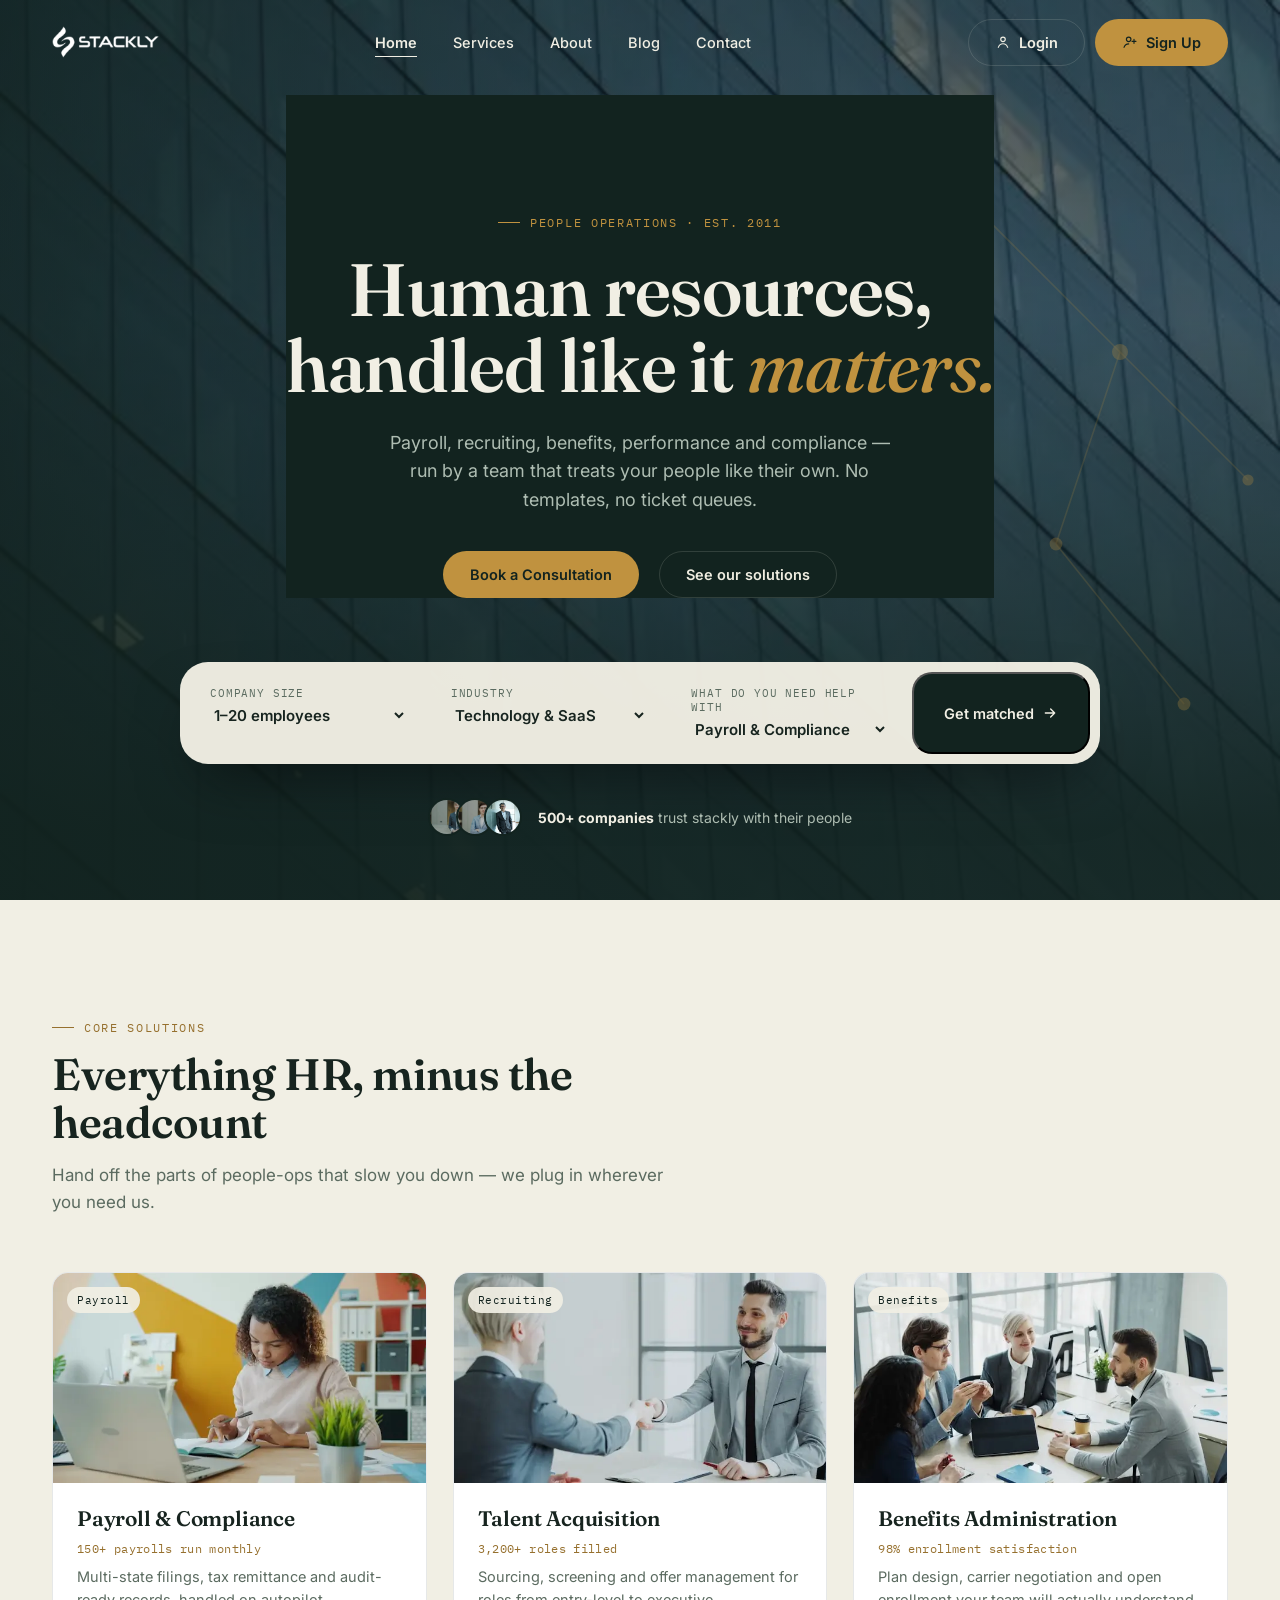
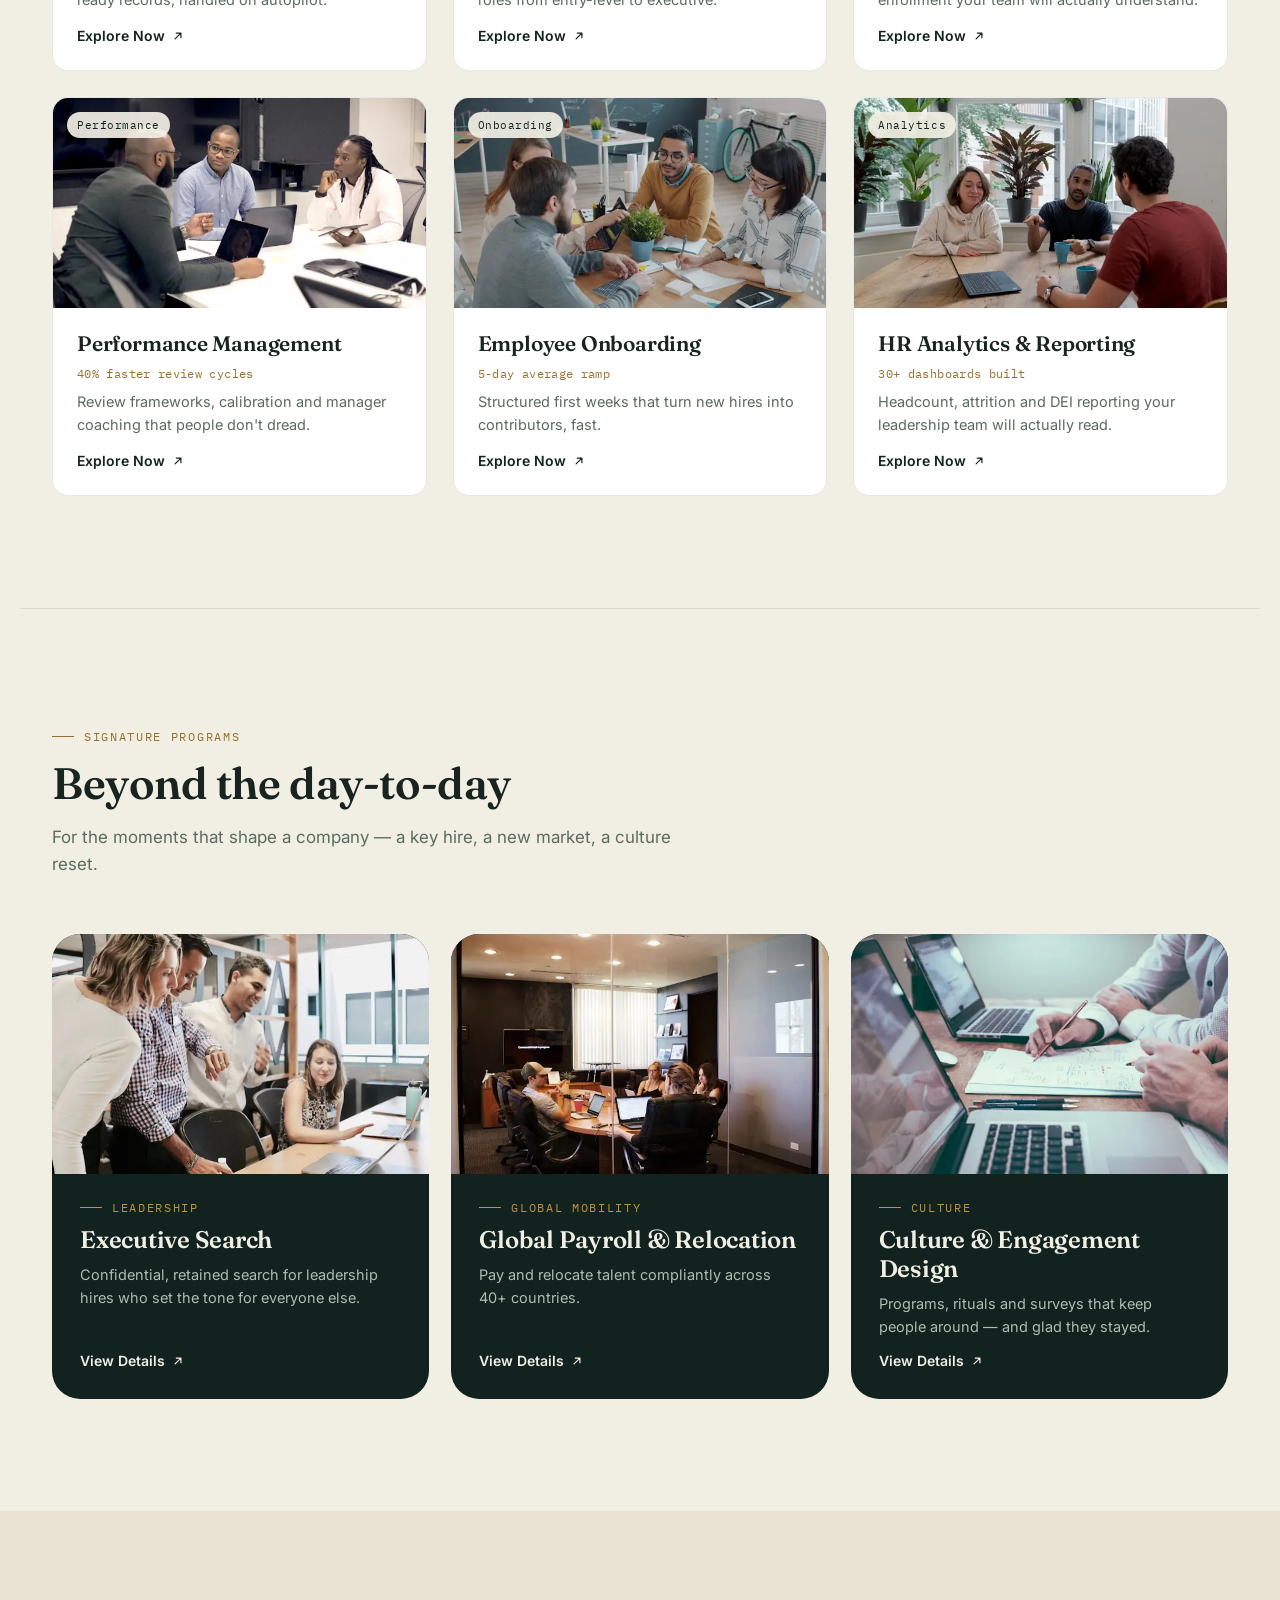
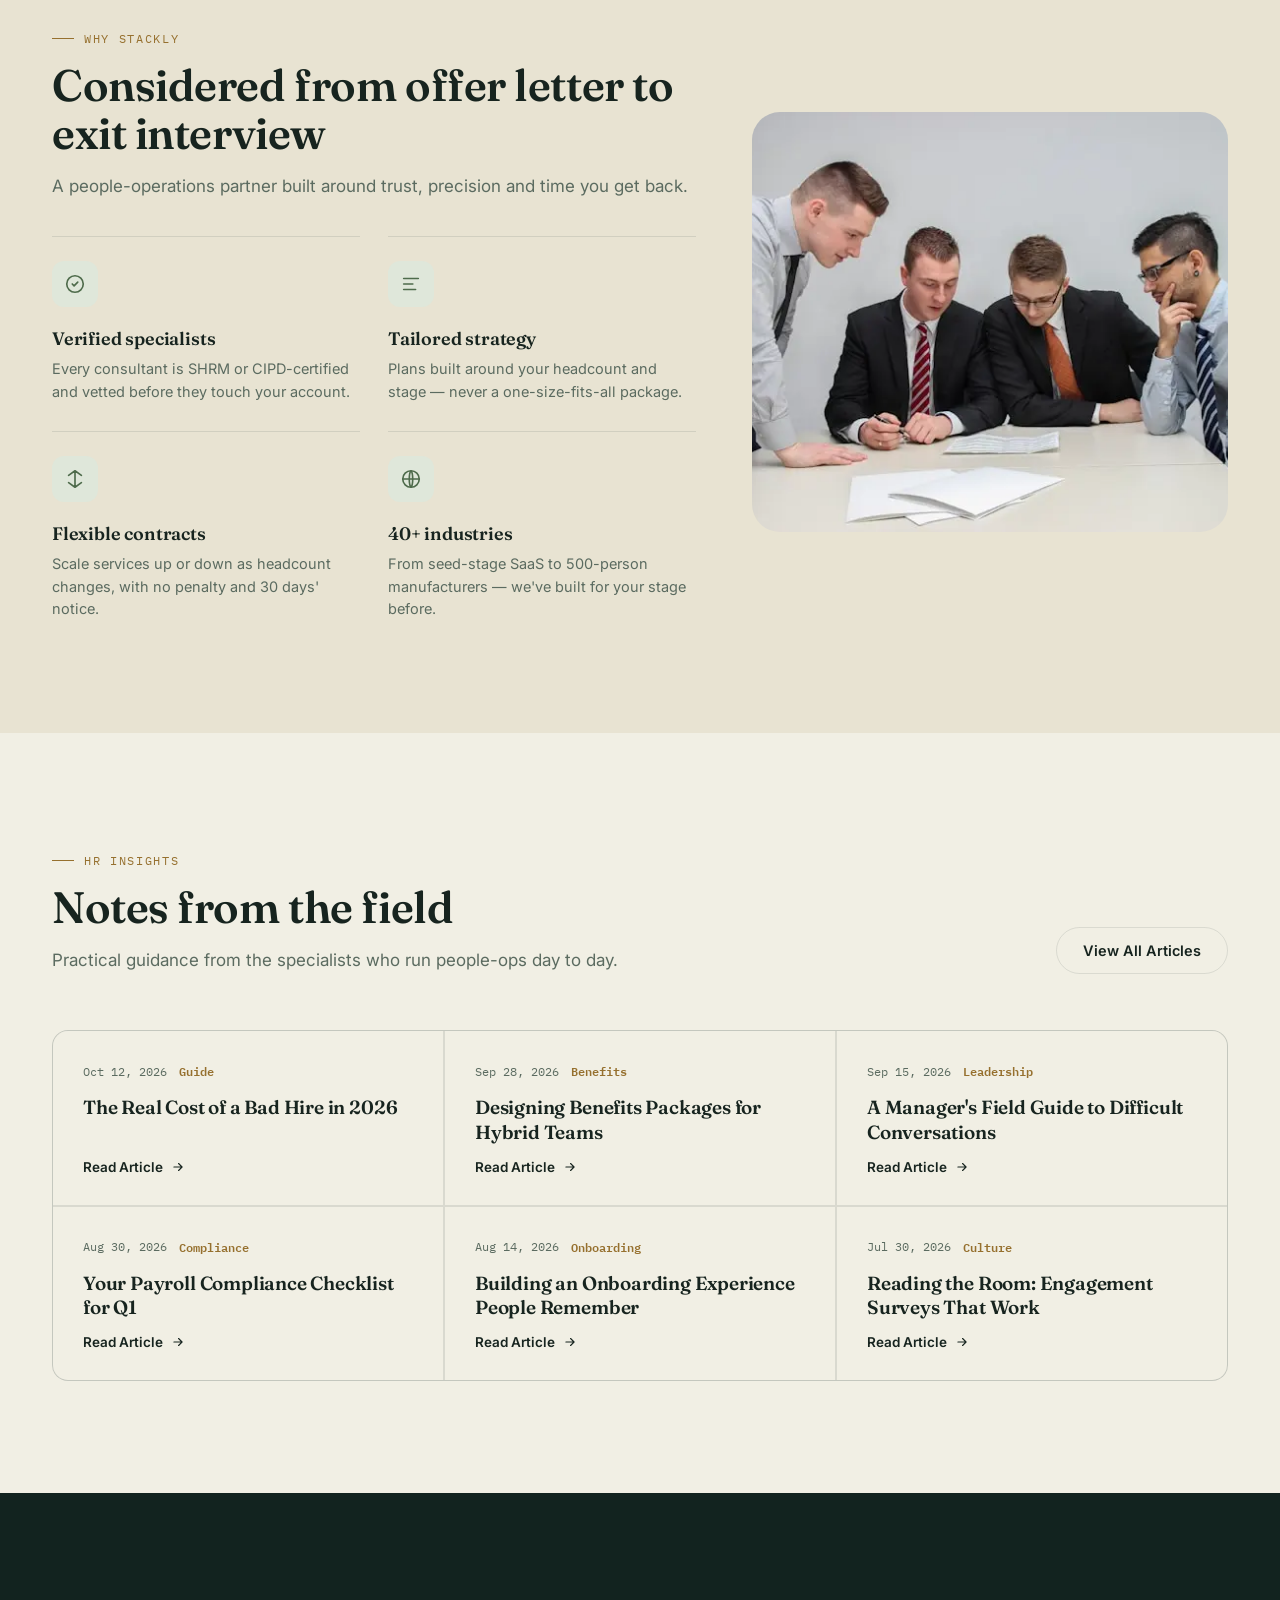
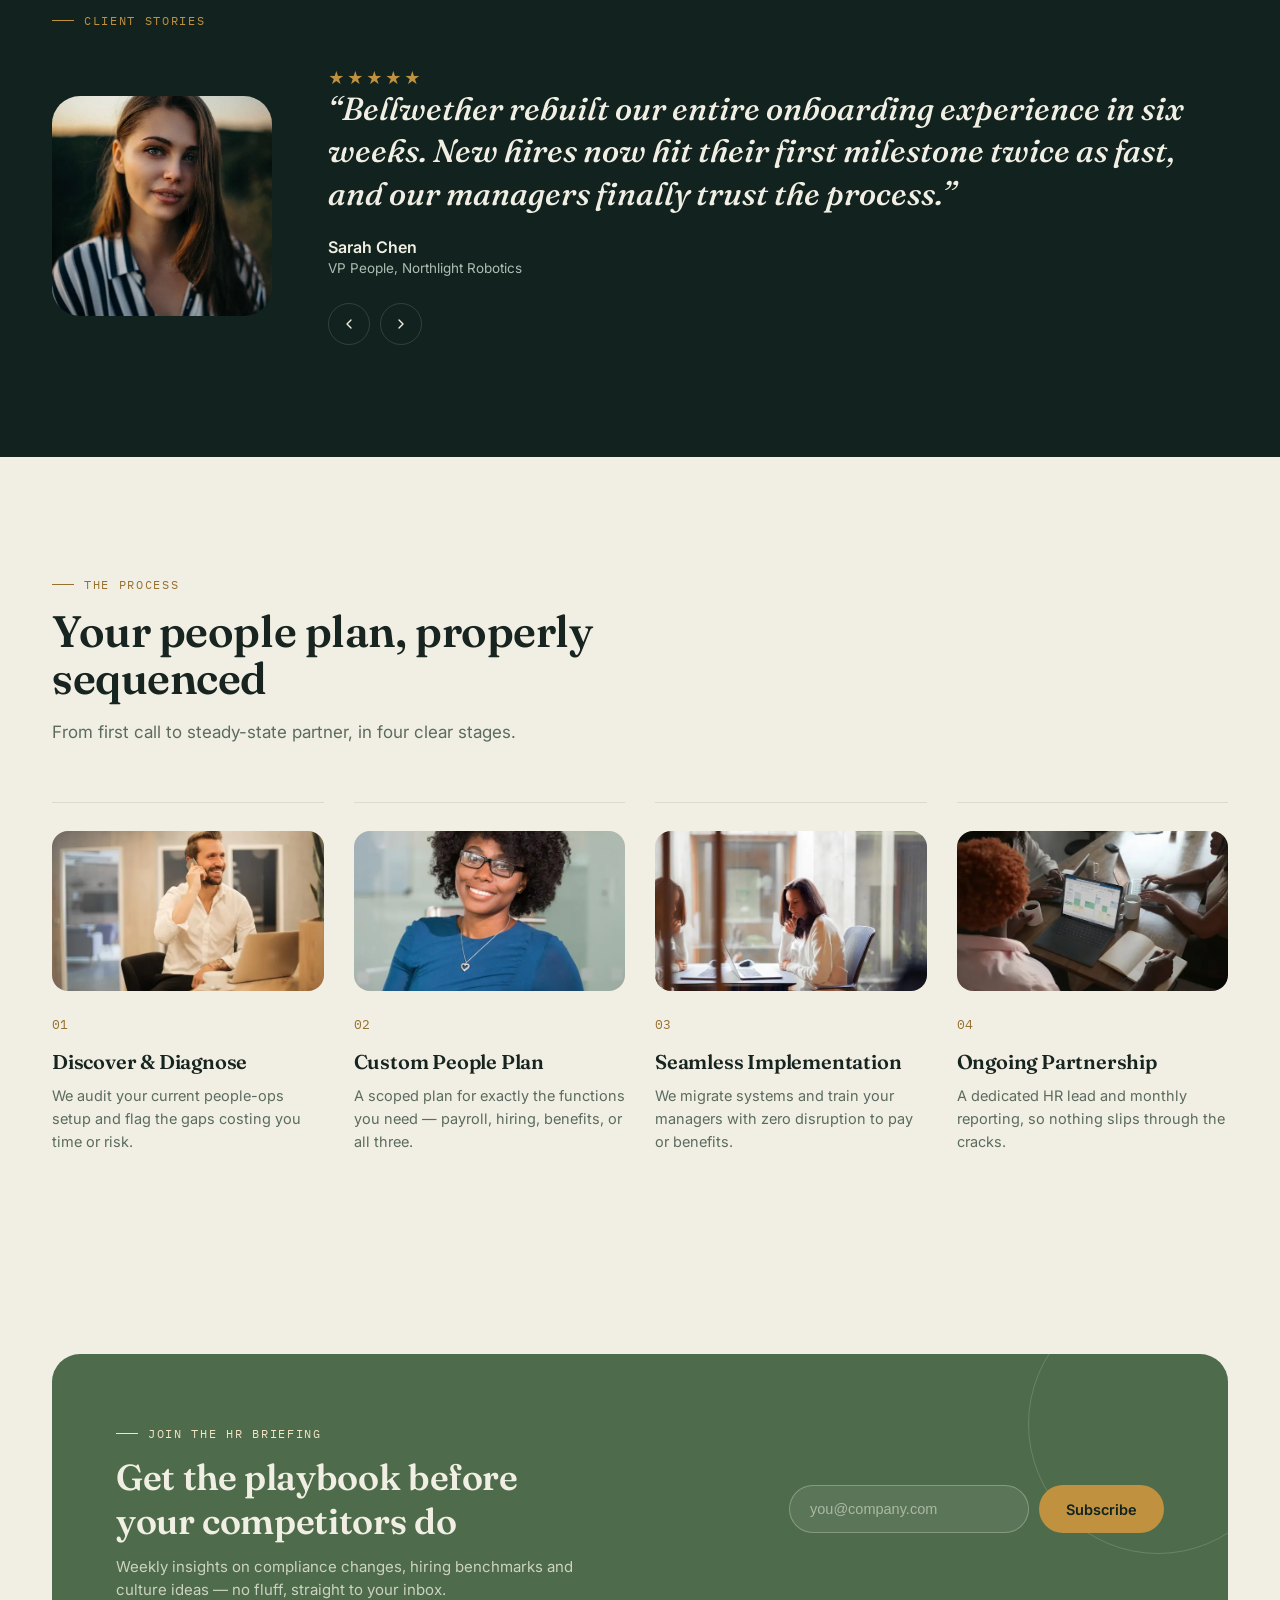
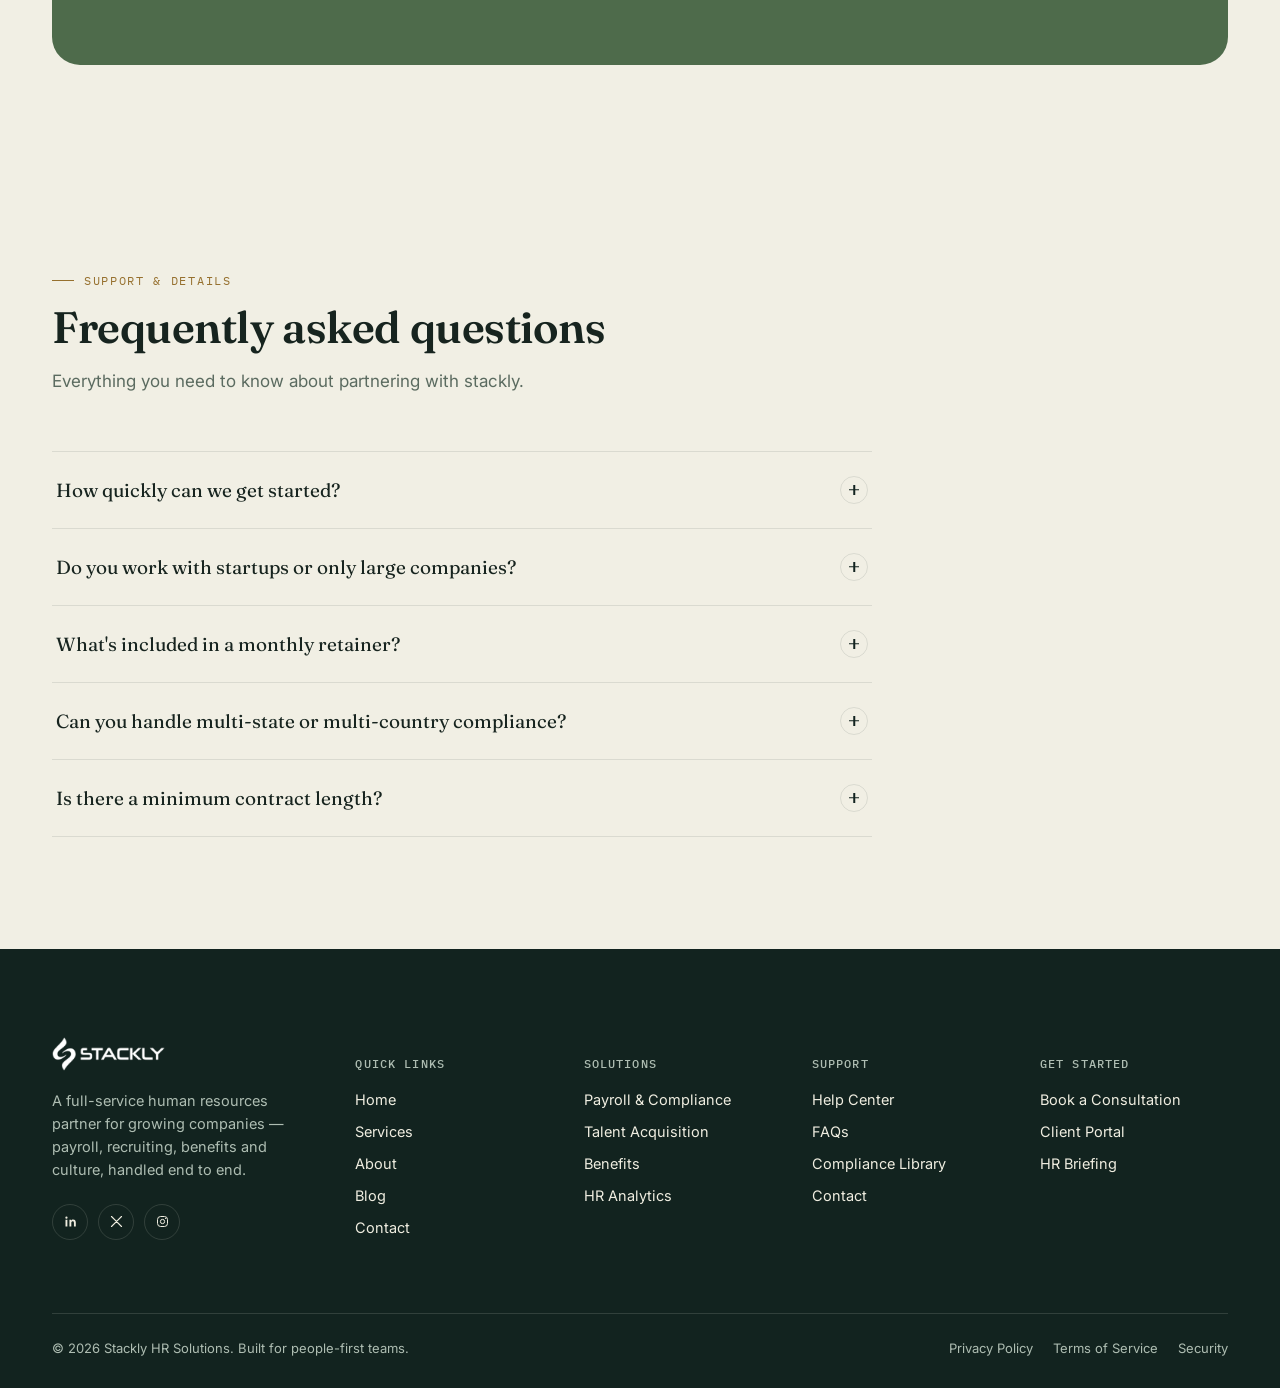
==== commit d4b2260a: "inserted" ====
--- a/html/index.html
+++ b/html/index.html
@@ -14,7 +14,6 @@
   <div class="wrap">
     <a href="index.html" class="brand">
       <img src="../assets/Logo.webp" alt="" class="brand-logo">
-      
     </a>
 
     <nav class="main-nav" aria-label="Primary">
@@ -43,11 +42,23 @@
 
 <!-- ============ MOBILE NAV ============ -->
 <nav class="mobile-nav" id="mobileNav" aria-label="Mobile">
-  <a href="index.html" aria-current="page">Home</a>
-  <a href="services.html">Services</a>
-  <a href="about.html">About</a>
-  <a href="blog.html">Blog</a>
-  <a href="contact.html">Contact</a>
+  <div class="mobile-nav-head">
+    <a href="index.html" class="brand mobile-brand">
+      <img src="../assets/Logo.webp" alt="" class="brand-logo">
+    </a>
+    <button class="mobile-nav-close" aria-label="Close menu">
+      <svg viewBox="0 0 24 24" fill="none"><path d="M6 6l12 12M18 6L6 18" stroke="currentColor" stroke-width="1.8" stroke-linecap="round"/></svg>
+    </button>
+  </div>
+
+  <div class="mobile-nav-links">
+    <a href="index.html" aria-current="page">Home</a>
+    <a href="services.html">Services</a>
+    <a href="about.html">About</a>
+    <a href="blog.html">Blog</a>
+    <a href="contact.html">Contact</a>
+  </div>
+
   <div class="mobile-nav-ctas">
     <a href="login.html" class="btn btn-line-ink">
       <svg viewBox="0 0 24 24" fill="none" width="16" height="16"><circle cx="12" cy="8" r="3.4" stroke="currentColor" stroke-width="1.7"/><path d="M5 20c1.3-3.6 4-5.4 7-5.4s5.7 1.8 7 5.4" stroke="currentColor" stroke-width="1.7" stroke-linecap="round"/></svg>
@@ -58,6 +69,7 @@
       Sign Up
     </a>
   </div>
+
   <div class="mobile-nav-foot">
     <span>stackly@info.com</span>
     <span>+161 45674567</span>
@@ -96,7 +108,7 @@
       </div>
     </div>
 
-    <form class="quickstart" data-demo-form aria-label="Get matched with an HR plan">
+    <form class="quickstart" data-demo-form data-redirect="404.html" aria-label="Get matched with an HR plan">
       <div class="qs-field">
         <label for="qs-size">Company size</label>
         <select id="qs-size">
@@ -228,7 +240,9 @@
 
     <div class="programs">
       <article class="program-card reveal">
-        <img src="../assets/i11.webp" alt="Executive being interviewed for a leadership role">
+        <div class="program-media">
+          <img src="../assets/i11.webp" alt="Executive being interviewed for a leadership role">
+        </div>
         <div class="program-inner">
           <span class="eyebrow">Leadership</span>
           <h3>Executive Search</h3>
@@ -237,7 +251,9 @@
         </div>
       </article>
       <article class="program-card reveal">
-        <img src="../assets/i12.webp" alt="Modern office building representing global operations">
+        <div class="program-media">
+          <img src="../assets/i12.webp" alt="Modern office building representing global operations">
+        </div>
         <div class="program-inner">
           <span class="eyebrow">Global Mobility</span>
           <h3>Global Payroll & Relocation</h3>
@@ -246,7 +262,9 @@
         </div>
       </article>
       <article class="program-card reveal">
-        <img src="../assets/i13.webp" alt="Team celebrating together at an office culture event">
+        <div class="program-media">
+          <img src="../assets/i13.webp" alt="Team celebrating together at an office culture event">
+        </div>
         <div class="program-inner">
           <span class="eyebrow">Culture</span>
           <h3>Culture & Engagement Design</h3>
@@ -350,9 +368,9 @@
   <div class="wrap">
     <div class="eyebrow reveal" style="margin-bottom:40px;">Client Stories</div>
     <div class="testimonial reveal" data-testimonials='[
-        {"quote":"Bellwether rebuilt our entire onboarding experience in six weeks. New hires now hit their first milestone twice as fast, and our managers finally trust the process.","name":"Sarah Chen","role":"VP People, Northlight Robotics","photo":"https://images.unsplash.com/photo-1758518727888-ffa196002e59?auto=format&fit=crop&w=400&q=80"},
-        {"quote":"We went from three spreadsheets and a prayer to a payroll system that runs itself across five states. It is the calmest our finance team has ever felt in Q4.","name":"Marcus Odom","role":"COO, Fieldstone Health","photo":"https://images.unsplash.com/photo-1758518730384-be3d205838e8?auto=format&fit=crop&w=400&q=80"},
-        {"quote":"Their recruiters found us a VP of Engineering in five weeks after two agencies failed for six months. They actually understood what we needed, not just the job title.","name":"Priya Raman","role":"Founder, Tidewater Systems","photo":"https://images.unsplash.com/photo-1758873269276-9518d0cb4a0b?auto=format&fit=crop&w=400&q=80"}
+        {"quote":"Bellwether rebuilt our entire onboarding experience in six weeks. New hires now hit their first milestone twice as fast, and our managers finally trust the process.","name":"Sarah Chen","role":"VP People, Northlight Robotics","photo":"../assets/i30.webp"},
+        {"quote":"We went from three spreadsheets and a prayer to a payroll system that runs itself across five states. It is the calmest our finance team has ever felt in Q4.","name":"Marcus Odom","role":"COO, Fieldstone Health","photo":"../assets/i31.webp"},
+        {"quote":"Their recruiters found us a VP of Engineering in five weeks after two agencies failed for six months. They actually understood what we needed, not just the job title.","name":"Priya Raman","role":"Founder, Tidewater Systems","photo":"../assets/i33.webp"}
       ]'>
       <div class="testi-photo"><img src="../assets/i15.webp" alt="Client portrait"></div>
       <div>
@@ -416,7 +434,7 @@
         <h2>Get the playbook before your competitors do</h2>
         <p>Weekly insights on compliance changes, hiring benchmarks and culture ideas — no fluff, straight to your inbox.</p>
       </div>
-      <form class="newsletter-form" data-demo-form>
+      <form class="newsletter-form" data-demo-form data-redirect="404.html">
         <input type="email" placeholder="you@company.com" required aria-label="Email address">
         <button type="submit" class="btn btn-brass">Subscribe</button>
       </form>
@@ -464,7 +482,6 @@
       <div class="footer-brand">
         <a href="index.html" class="brand">
           <img src="../assets/Logo.webp" alt="" class="brand-logo">
-          
         </a>
         <p>A full-service human resources partner for growing companies — payroll, recruiting, benefits and culture, handled end to end.</p>
         <div class="footer-social">
@@ -526,8 +543,6 @@
   </div>
 </footer>
 
-<script src="../assets/i20.webp"></script>
-<script src="../assets/i21.webp"></script>
 <script src="../js/index.js"></script>
 </body>
 </html>
--- a/css/index.css
+++ b/css/index.css
@@ -94,12 +94,13 @@
      font-weight:600;
      font-size:14.5px;
      border:1px solid transparent;
-     transition:transform .35s var(--ease), background .25s ease, color .25s ease, border-color .25s ease;
+     transition:transform .35s var(--ease), background .25s ease, color .25s ease, border-color .25s ease, box-shadow .35s var(--ease);
      white-space:nowrap;
    }
    .btn:hover{ transform:translateY(-2px); }
+   .btn:active{ transform:translateY(0); }
    .btn-brass{ background:var(--brass); color:var(--ink); }
-   .btn-brass:hover{ background:var(--brass-dark); color:var(--white); }
+   .btn-brass:hover{ background:var(--brass-dark); color:var(--white); box-shadow:0 12px 24px -10px rgba(150,112,46,0.55); }
    .btn-line{ background:transparent; border-color:var(--paper-line); color:var(--text); }
    .btn-line:hover{ border-color:var(--ink); }
    .btn-line-ink{ background:transparent; border-color:var(--ink-line); color:var(--text-on-ink); }
@@ -153,6 +154,7 @@
      color:inherit;
      position:relative;
      padding:6px 0;
+     transition:color .25s ease;
    }
    .main-nav a::after{
      content:''; position:absolute; left:0; right:0; bottom:0;
@@ -176,7 +178,9 @@
      position:relative;
      z-index:1200;
      flex-shrink:0;
-   }
+     transition:background .25s ease, border-color .25s ease, transform .25s var(--ease);
+   }
+   .hamburger:hover{ transform:translateY(-1px); }
    .hamburger span{
      position:absolute;
      width:18px; height:2px;
@@ -198,33 +202,101 @@
    .hero-page .site-header:not(.is-scrolled) .hamburger{ background:rgba(241,239,228,0.08); border-color:var(--ink-line); }
    .hero-page .site-header:not(.is-scrolled) .hamburger span{ background:var(--paper); }
    
-   /* mobile nav overlay */
+   /* =========================================================
+      MOBILE NAV OVERLAY
+      ========================================================= */
    .mobile-nav{
      position:fixed; inset:0;
      background:var(--ink);
      z-index:1100;
      display:flex; flex-direction:column;
-     padding:110px 28px 40px;
+     padding:24px 24px 40px;
      transform:translateY(-100%);
-     transition:transform .5s var(--ease);
+     transition:transform .55s var(--ease);
      overflow-y:auto;
    }
    .mobile-nav.is-open{ transform:translateY(0); }
+
+   /* header row inside the panel: logo left, circular close (X) button right */
+   .mobile-nav-head{
+     display:flex;
+     align-items:center;
+     justify-content:space-between;
+     padding-bottom:20px;
+     margin-bottom:20px;
+     border-bottom:1px solid var(--ink-line);
+     opacity:0;
+     transform:translateY(-10px);
+     transition:opacity .4s var(--ease), transform .4s var(--ease);
+   }
+   .mobile-nav.is-open .mobile-nav-head{
+     opacity:1;
+     transform:translateY(0);
+     transition-delay:.05s;
+   }
+   .mobile-brand{ color:var(--paper); }
+   .mobile-brand .brand-logo{ filter:none; }
+   .mobile-nav-close{
+     width:44px; height:44px;
+     border-radius:50%;
+     border:1px solid var(--ink-line);
+     background:rgba(241,239,228,0.06);
+     color:var(--paper);
+     display:flex; align-items:center; justify-content:center;
+     flex-shrink:0;
+     transition:background .25s ease, border-color .25s ease, color .25s ease, transform .3s var(--ease);
+   }
+   .mobile-nav-close svg{ width:18px; height:18px; }
+   .mobile-nav-close:hover{ background:var(--brass); border-color:var(--brass); color:var(--ink); transform:rotate(90deg); }
+   .mobile-nav-close:active{ transform:rotate(90deg) scale(0.92); }
+
+   .mobile-nav-links{ display:flex; flex-direction:column; }
    .mobile-nav a{
+     display:block;
      font-family:var(--font-display);
      font-size:32px;
      color:var(--text-on-ink);
      padding:14px 0;
      border-bottom:1px solid var(--ink-line);
-   }
+     transition:color .3s ease, padding-left .3s var(--ease);
+   }
+   .mobile-nav-links a{
+     color:var(--text-on-ink);
+     opacity:0;
+     transform:translateY(16px);
+     transition:opacity .5s var(--ease), transform .5s var(--ease), color .3s ease, padding-left .3s var(--ease);
+   }
+   .mobile-nav.is-open .mobile-nav-links a{
+     opacity:1;
+     transform:translateY(0);
+   }
+   .mobile-nav.is-open .mobile-nav-links a:nth-child(1){ transition-delay:.10s; }
+   .mobile-nav.is-open .mobile-nav-links a:nth-child(2){ transition-delay:.16s; }
+   .mobile-nav.is-open .mobile-nav-links a:nth-child(3){ transition-delay:.22s; }
+   .mobile-nav.is-open .mobile-nav-links a:nth-child(4){ transition-delay:.28s; }
+   .mobile-nav.is-open .mobile-nav-links a:nth-child(5){ transition-delay:.34s; }
+   .mobile-nav-links a:hover,
+   .mobile-nav-links a:focus-visible{ color:var(--brass); padding-left:8px; }
    .mobile-nav a[aria-current="page"]{ color:var(--brass); }
-   .mobile-nav-ctas{ margin-top:28px; display:flex; flex-direction:column; gap:12px; }
+
+   .mobile-nav-ctas{
+     margin-top:28px; display:flex; flex-direction:column; gap:12px;
+     opacity:0; transform:translateY(16px);
+     transition:opacity .5s var(--ease), transform .5s var(--ease);
+     transition-delay:.38s;
+   }
+   .mobile-nav.is-open .mobile-nav-ctas{ opacity:1; transform:translateY(0); }
    .mobile-nav-ctas .btn{ justify-content:center; }
+
    .mobile-nav-foot{
      margin-top:auto; padding-top:32px;
      color:var(--text-on-ink-muted); font-size:13px;
      display:flex; justify-content:space-between; flex-wrap:wrap; gap:10px;
-   }
+     opacity:0;
+     transition:opacity .5s var(--ease);
+     transition-delay:.44s;
+   }
+   .mobile-nav.is-open .mobile-nav-foot{ opacity:1; }
    body.nav-open{ overflow:hidden; }
    
    @media (max-width:900px){
@@ -234,6 +306,7 @@
    
    /* =========================================================
       HERO
+      (content centered horizontally instead of pinned to the left)
       ========================================================= */
    .hero{
      position:relative;
@@ -255,8 +328,12 @@
        linear-gradient(90deg, rgba(18,35,31,0.75) 0%, rgba(18,35,31,0.15) 55%);
    }
    .hero-network{ position:absolute; inset:0; opacity:0.5; pointer-events:none; }
-   .hero-inner{ position:relative; z-index:2; width:100%; padding-bottom:64px; }
-   .hero-top{ padding-top:120px; max-width:720px; }
+   .hero-inner{
+     position:relative; z-index:2; width:100%; padding-bottom:64px;
+     display:flex; flex-direction:column; align-items:center;
+     text-align:center;
+   }
+   .hero-top{ padding-top:120px; max-width:720px; margin:0 auto; display:flex; flex-direction:column; align-items:center; }
    .hero-top .eyebrow{ margin-bottom:22px; }
    .hero h1{
      font-size:clamp(40px, 6vw, 74px);
@@ -266,15 +343,17 @@
    }
    .hero h1 em{ font-style:italic; color:var(--brass); font-weight:500; }
    .hero-sub{
-     margin-top:24px;
+     margin:24px auto 0;
      font-size:18px; line-height:1.6;
      color:var(--text-on-ink-muted);
      max-width:520px;
    }
-   .hero-cta-row{ margin-top:36px; display:flex; align-items:center; gap:20px; flex-wrap:wrap; }
+   .hero-cta-row{ margin-top:36px; display:flex; align-items:center; justify-content:center; gap:20px; flex-wrap:wrap; }
    
    .quickstart{
-     margin-top:64px;
+     margin:64px auto 0;
+     width:100%;
+     max-width:920px;
      background:rgba(241,239,228,0.97);
      border-radius:var(--radius-l);
      padding:10px;
@@ -289,6 +368,7 @@
      padding:14px 20px;
      border-radius:20px;
      transition:background .2s ease;
+     text-align:left;
    }
    .qs-field:hover{ background:var(--paper-soft); }
    .qs-field label{
@@ -304,12 +384,12 @@
      flex:0 0 auto; display:flex; align-items:center; justify-content:center;
      background:var(--ink); color:var(--paper);
      border-radius:20px; padding:0 30px; font-weight:600; font-size:14.5px; gap:8px;
-     transition:background .25s ease;
-   }
-   .qs-submit:hover{ background:var(--brass-dark); }
+     transition:background .25s ease, transform .25s var(--ease);
+   }
+   .qs-submit:hover{ background:var(--brass-dark); transform:translateY(-1px); }
    
    .hero-trust{
-     margin-top:34px; display:flex; align-items:center; gap:16px; flex-wrap:wrap;
+     margin-top:34px; display:flex; align-items:center; justify-content:center; gap:16px; flex-wrap:wrap;
    }
    .avatar-stack{ display:flex; }
    .avatar-stack img{
@@ -320,6 +400,12 @@
    .avatar-stack img:first-child{ margin-left:0; }
    .hero-trust-text{ color:var(--text-on-ink-muted); font-size:14px; }
    .hero-trust-text strong{ color:var(--paper); }
+
+   @media (max-width:480px){
+     .quickstart{ flex-direction:column; }
+     .qs-field{ flex:1 1 100%; }
+     .qs-submit{ width:100%; margin-top:6px; }
+   }
    
    /* =========================================================
       SECTION SCAFFOLD
@@ -390,25 +476,28 @@
    /* =========================================================
       PROGRAMS (large feature cards, curated experiences style)
       ========================================================= */
-   .programs{ display:grid; grid-template-columns:1.3fr 1fr 1fr; gap:22px; }
+   .programs{ display:grid; grid-template-columns:repeat(3,1fr); gap:22px; }
    @media (max-width:980px){ .programs{ grid-template-columns:1fr; } }
+   @media (max-width:560px){ .program-media{ height:200px; } }
+   /* Copy now lives in its own solid panel under the photo — never on
+      top of it — so legibility never depends on how bright the image is. */
    .program-card{
-     position:relative; border-radius:var(--radius-l); overflow:hidden;
-     min-height:420px; display:flex; align-items:flex-end;
+     border-radius:var(--radius-l); overflow:hidden;
+     background:var(--ink);
      color:var(--paper);
-   }
-   .program-card img{ position:absolute; inset:0; width:100%; height:100%; object-fit:cover; transition:transform .7s var(--ease); }
-   .program-card:hover img{ transform:scale(1.05); }
-   .program-card::before{
-     content:''; position:absolute; inset:0;
-     background:linear-gradient(0deg, rgba(18,35,31,0.92) 0%, rgba(18,35,31,0.15) 55%, rgba(18,35,31,0.05) 100%);
-   }
-   .program-inner{ position:relative; padding:32px; z-index:2; }
+     display:flex; flex-direction:column;
+     transition:transform .4s var(--ease), box-shadow .4s var(--ease);
+   }
+   .program-card:hover{ transform:translateY(-6px); box-shadow:0 24px 48px -24px rgba(18,35,31,0.35); }
+   .program-media{ position:relative; height:240px; overflow:hidden; flex-shrink:0; }
+   .program-media img{ width:100%; height:100%; object-fit:cover; transition:transform .6s var(--ease); }
+   .program-card:hover .program-media img{ transform:scale(1.06); }
+   .program-inner{ padding:26px 28px 30px; display:flex; flex-direction:column; gap:10px; flex:1; }
    .program-inner .eyebrow{ color:var(--brass); }
    .program-inner .eyebrow::before{ background:var(--brass); }
-   .program-inner h3{ font-size:26px; margin-top:12px; color:var(--paper); }
-   .program-inner p{ margin-top:10px; color:var(--text-on-ink-muted); font-size:14.5px; max-width:340px; }
-   .program-inner .sol-link{ color:var(--paper); margin-top:16px; }
+   .program-inner h3{ font-size:24px; color:var(--paper); }
+   .program-inner p{ color:var(--text-on-ink-muted); font-size:14.5px; line-height:1.55; max-width:none; }
+   .program-inner .sol-link{ color:var(--paper); margin-top:auto; padding-top:4px; }
    
    /* =========================================================
       WHY US (icon features)
@@ -421,7 +510,9 @@
      width:46px; height:46px; border-radius:12px;
      background:var(--sage-tint); color:var(--sage-dark);
      display:flex; align-items:center; justify-content:center; margin-bottom:20px;
-   }
+     transition:transform .35s var(--ease), background .35s ease;
+   }
+   .why-item:hover .why-icon{ transform:translateY(-3px) scale(1.05); background:var(--brass-tint); color:var(--brass-dark); }
    .why-icon svg{ width:22px; height:22px; }
    .why-item h4{ font-size:18px; margin-bottom:8px; }
    .why-item p{ color:var(--text-muted); font-size:14.5px; line-height:1.55; }
@@ -438,30 +529,37 @@
    .insight-cat{ color:var(--brass-dark); font-weight:600; }
    .insight-card h3{ font-size:19px; line-height:1.3; }
    .insight-more{ margin-top:auto; display:flex; align-items:center; gap:8px; font-weight:600; font-size:13.5px; }
-   .insight-more svg{ width:14px; height:14px; }
+   .insight-more svg{ width:14px; height:14px; transition:transform .3s var(--ease); }
+   .insight-card:hover .insight-more svg{ transform:translateX(3px); }
    
    /* =========================================================
       TESTIMONIAL
       ========================================================= */
    .testimonial{ display:grid; grid-template-columns:220px 1fr; gap:56px; align-items:center; }
-   @media (max-width:760px){ .testimonial{ grid-template-columns:1fr; gap:28px; } }
-   .testi-photo{ width:220px; height:220px; border-radius:var(--radius-l); overflow:hidden; }
-   .testi-photo img{ width:100%; height:100%; object-fit:cover; }
+   @media (max-width:760px){ .testimonial{ grid-template-columns:1fr; gap:28px; justify-items:center; text-align:center; } }
+   /* Fixed square frame — every client photo (default + carousel swaps)
+      renders at the exact same size regardless of its source dimensions. */
+   .testi-photo{ width:220px; height:220px; min-width:220px; min-height:220px; border-radius:var(--radius-l); overflow:hidden; }
+   .testi-photo img{ width:100%; height:100%; object-fit:cover; object-position:center; transition:opacity .3s ease; }
+   @media (max-width:760px){ .testi-photo{ margin:0 auto; } }
    .testimonial blockquote{
      margin:0; font-family:var(--font-display); font-style:italic; font-weight:500;
      font-size:clamp(22px,3vw,32px); line-height:1.32; color:var(--paper);
+     transition:opacity .3s ease;
    }
    .testi-meta{ margin-top:22px; display:flex; align-items:center; gap:16px; flex-wrap:wrap; }
+   @media (max-width:760px){ .testi-meta{ justify-content:center; } }
    .testi-meta strong{ display:block; color:var(--paper); font-family:var(--font-body); font-weight:600; }
    .testi-meta span{ color:var(--text-on-ink-muted); font-size:13.5px; }
    .testi-stars{ color:var(--brass); letter-spacing:2px; }
    .testi-nav{ margin-top:26px; display:flex; gap:10px; }
+   @media (max-width:760px){ .testi-nav{ justify-content:center; } }
    .testi-nav button{
      width:42px; height:42px; border-radius:50%; border:1px solid var(--ink-line);
      background:transparent; color:var(--paper); display:flex; align-items:center; justify-content:center;
-     transition:background .2s ease, border-color .2s ease;
-   }
-   .testi-nav button:hover{ background:var(--brass); border-color:var(--brass); color:var(--ink); }
+     transition:background .25s ease, border-color .25s ease, transform .25s var(--ease);
+   }
+   .testi-nav button:hover{ background:var(--brass); border-color:var(--brass); color:var(--ink); transform:translateY(-2px); }
    .testi-nav svg{ width:16px; height:16px; }
    
    /* =========================================================
@@ -499,9 +597,15 @@
    .newsletter-form input{
      padding:15px 20px; border-radius:999px; border:1px solid rgba(241,239,228,0.3);
      background:rgba(241,239,228,0.08); color:var(--paper); font-size:14.5px; min-width:240px; flex:1;
+     transition:border-color .25s ease, background .25s ease;
    }
    .newsletter-form input::placeholder{ color:rgba(241,239,228,0.55); }
-   .newsletter-form input:focus{ outline:none; border-color:var(--brass); }
+   .newsletter-form input:focus{ outline:none; border-color:var(--brass); background:rgba(241,239,228,0.14); }
+   @media (max-width:720px){
+     .newsletter{ padding:40px 28px; }
+     .newsletter-form{ width:100%; }
+     .newsletter-form input{ min-width:0; }
+   }
    
    /* =========================================================
       FAQ
@@ -513,7 +617,9 @@
      width:100%; background:none; border:none; text-align:left;
      display:flex; justify-content:space-between; align-items:center; gap:20px;
      padding:24px 4px; font-family:var(--font-display); font-size:19px; color:var(--text);
-   }
+     transition:color .25s ease;
+   }
+   .faq-q:hover{ color:var(--brass-dark); }
    .faq-q .plus{
      width:28px; height:28px; border-radius:50%; border:1px solid var(--paper-line);
      flex-shrink:0; position:relative; transition:transform .3s var(--ease), background .3s ease;
@@ -547,9 +653,9 @@
    .footer-social{ display:flex; gap:10px; margin-top:22px; }
    .footer-social a{
      width:36px; height:36px; border-radius:50%; border:1px solid var(--ink-line);
-     display:flex; align-items:center; justify-content:center; transition:border-color .2s ease, color .2s ease;
-   }
-   .footer-social a:hover{ border-color:var(--brass); color:var(--brass); }
+     display:flex; align-items:center; justify-content:center; transition:border-color .2s ease, color .2s ease, transform .25s var(--ease);
+   }
+   .footer-social a:hover{ border-color:var(--brass); color:var(--brass); transform:translateY(-2px); }
    .footer-social svg{ width:15px; height:15px; }
    .footer-col h5{
      font-family:var(--font-mono); font-size:11.5px; letter-spacing:.1em; text-transform:uppercase;
@@ -592,7 +698,8 @@
    .values-grid{ display:grid; grid-template-columns:repeat(3,1fr); gap:26px; }
    @media (max-width:860px){ .values-grid{ grid-template-columns:1fr 1fr; } }
    @media (max-width:560px){ .values-grid{ grid-template-columns:1fr; } }
-   .value-card{ background:var(--white); border:1px solid var(--paper-line); border-radius:var(--radius-m); padding:30px; }
+   .value-card{ background:var(--white); border:1px solid var(--paper-line); border-radius:var(--radius-m); padding:30px; transition:transform .35s var(--ease), box-shadow .35s var(--ease); }
+   .value-card:hover{ transform:translateY(-4px); box-shadow:0 20px 40px -24px rgba(18,35,31,0.25); }
    .value-card .process-num{ font-size:12px; }
    .value-card h3{ font-size:19px; margin-top:16px; }
    .value-card p{ margin-top:10px; color:var(--text-muted); font-size:14.5px; line-height:1.6; }
@@ -601,7 +708,8 @@
    .team-grid{ display:grid; grid-template-columns:repeat(4,1fr); gap:24px; }
    @media (max-width:860px){ .team-grid{ grid-template-columns:repeat(2,1fr); } }
    @media (max-width:560px){ .team-grid{ grid-template-columns:1fr 1fr; gap:16px; } }
-   .team-card img{ width:100%; height:260px; object-fit:cover; border-radius:var(--radius-m); }
+   .team-card img{ width:100%; height:260px; object-fit:cover; border-radius:var(--radius-m); transition:transform .5s var(--ease); }
+   .team-card:hover img{ transform:scale(1.03); }
    .team-card h4{ margin-top:16px; font-size:17px; }
    .team-card span{ display:block; margin-top:4px; color:var(--text-muted); font-size:13.5px; font-family:var(--font-mono); }
    
@@ -631,9 +739,10 @@
    .field input, .field select, .field textarea{
      width:100%; padding:14px 16px; border-radius:12px; border:1px solid var(--paper-line);
      background:var(--white); font-family:var(--font-body); font-size:14.5px; color:var(--text);
+     transition:border-color .25s ease, box-shadow .25s ease;
    }
    .field textarea{ resize:vertical; min-height:130px; }
-   .field input:focus, .field select:focus, .field textarea:focus{ outline:none; border-color:var(--sage-dark); }
+   .field input:focus, .field select:focus, .field textarea:focus{ outline:none; border-color:var(--sage-dark); box-shadow:0 0 0 3px var(--sage-tint); }
    .contact-info-card{ background:var(--ink); color:var(--paper); border-radius:var(--radius-l); padding:44px; }
    .contact-info-card h3{ color:var(--paper); font-size:22px; }
    .contact-info-row{ display:flex; gap:16px; padding:20px 0; border-top:1px solid var(--ink-line); }
@@ -642,9 +751,21 @@
    .contact-info-row strong{ display:block; font-size:14.5px; margin-bottom:4px; }
    .contact-info-row span{ color:var(--text-on-ink-muted); font-size:14px; }
    
-   /* reveal animation — initial state only; GSAP (script.js) drives the motion.
-      If JS fails to load, this still shows content (no permanent opacity:0). */
-   .reveal{ opacity:1; }
+   /* =========================================================
+      SCROLL REVEAL ANIMATION
+      Pure CSS + a couple lines of JS (IntersectionObserver) —
+      elements fade/rise into view as they enter the viewport.
+      Falls back to fully visible if JS never toggles .is-visible.
+      ========================================================= */
+   .reveal{
+     opacity:0;
+     transform:translateY(28px);
+     transition:opacity .7s var(--ease), transform .7s var(--ease);
+   }
+   .reveal.is-visible{
+     opacity:1;
+     transform:translateY(0);
+   }
    .no-js .reveal{ opacity:1; transform:none; }
    
    /* =========================================================
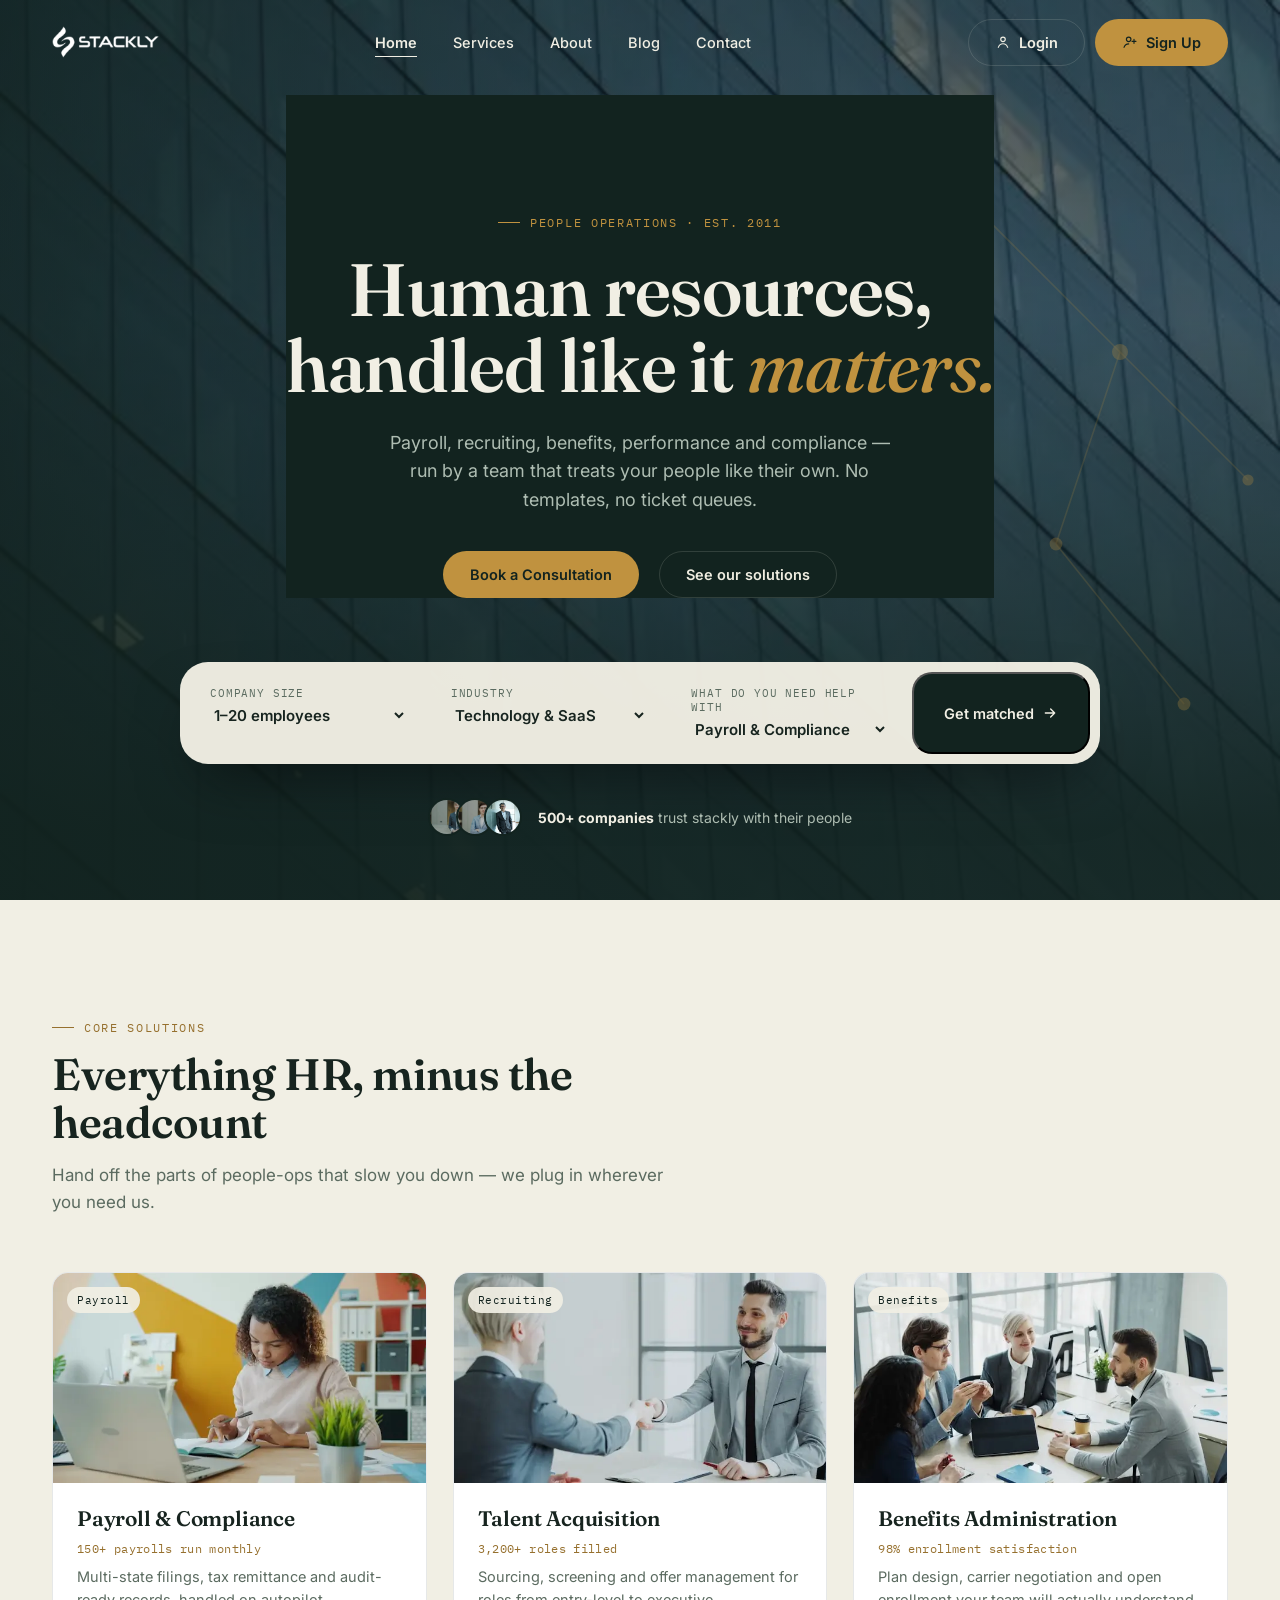
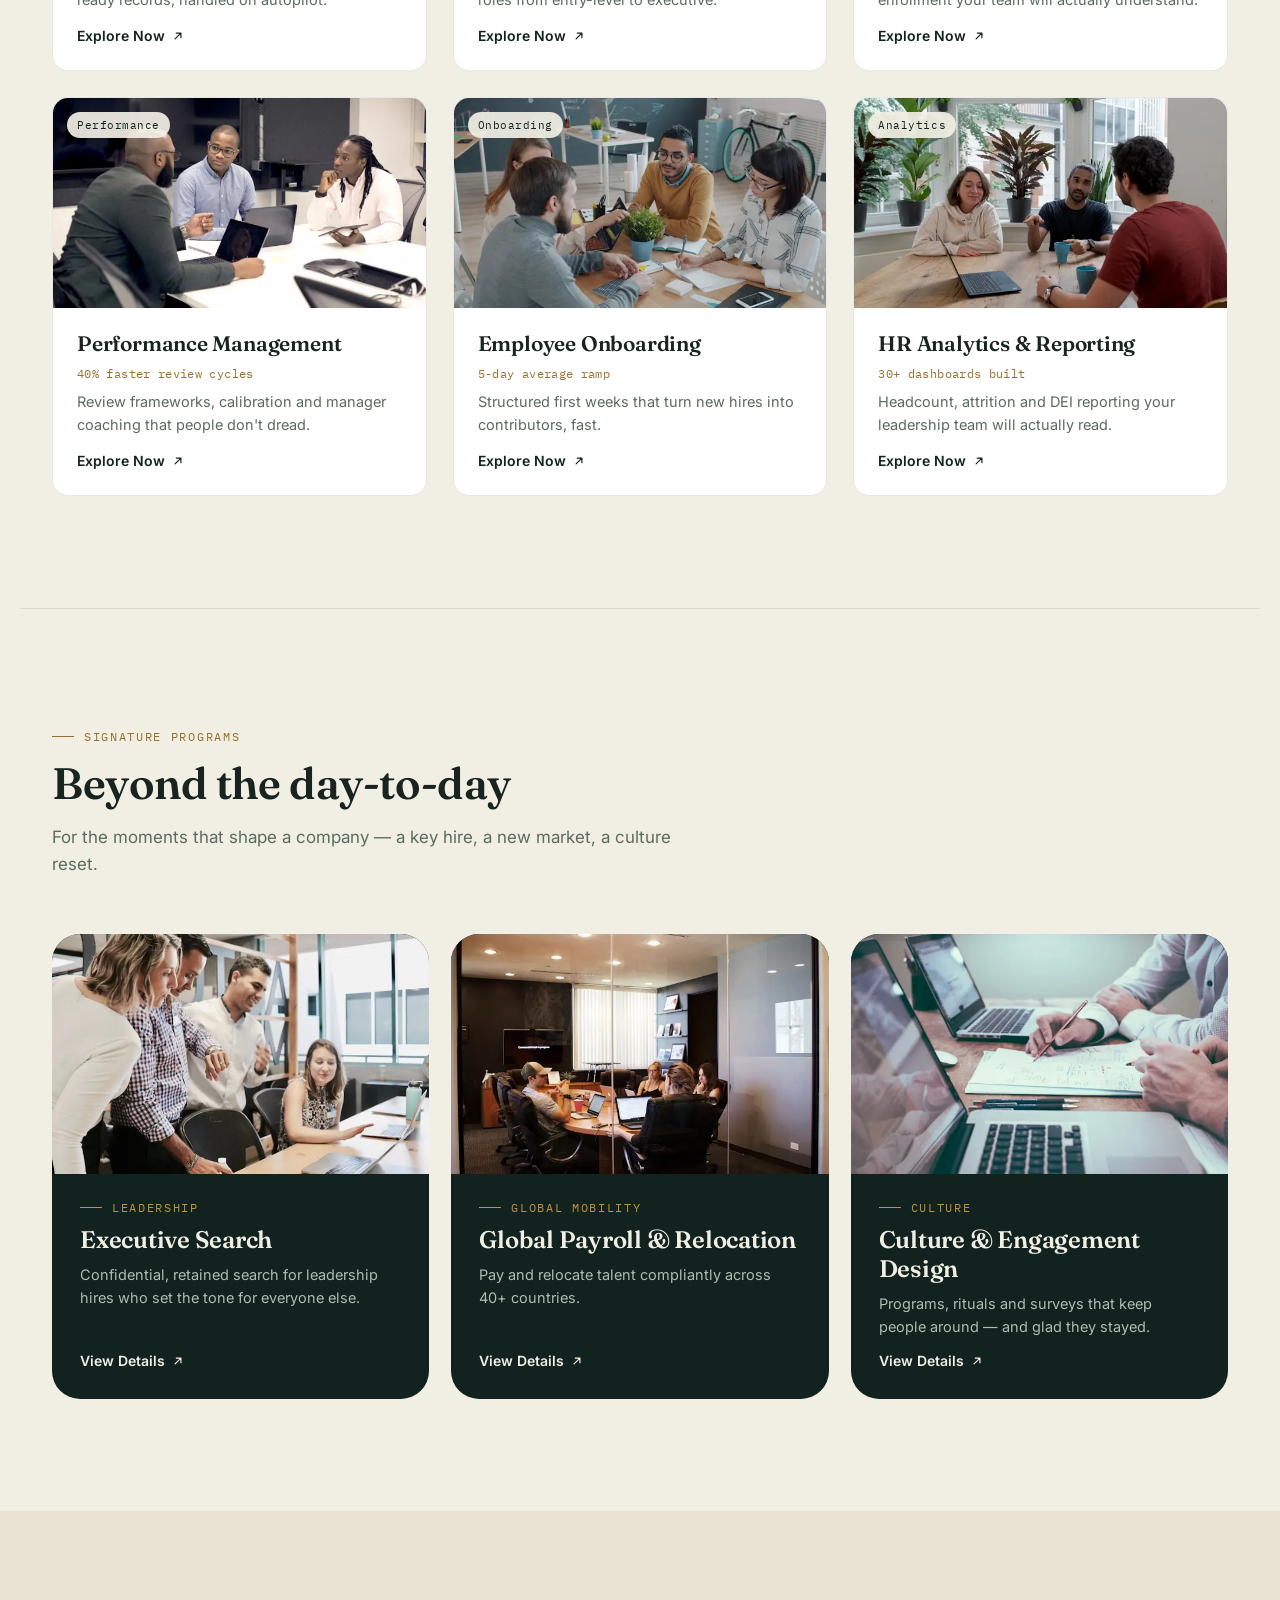
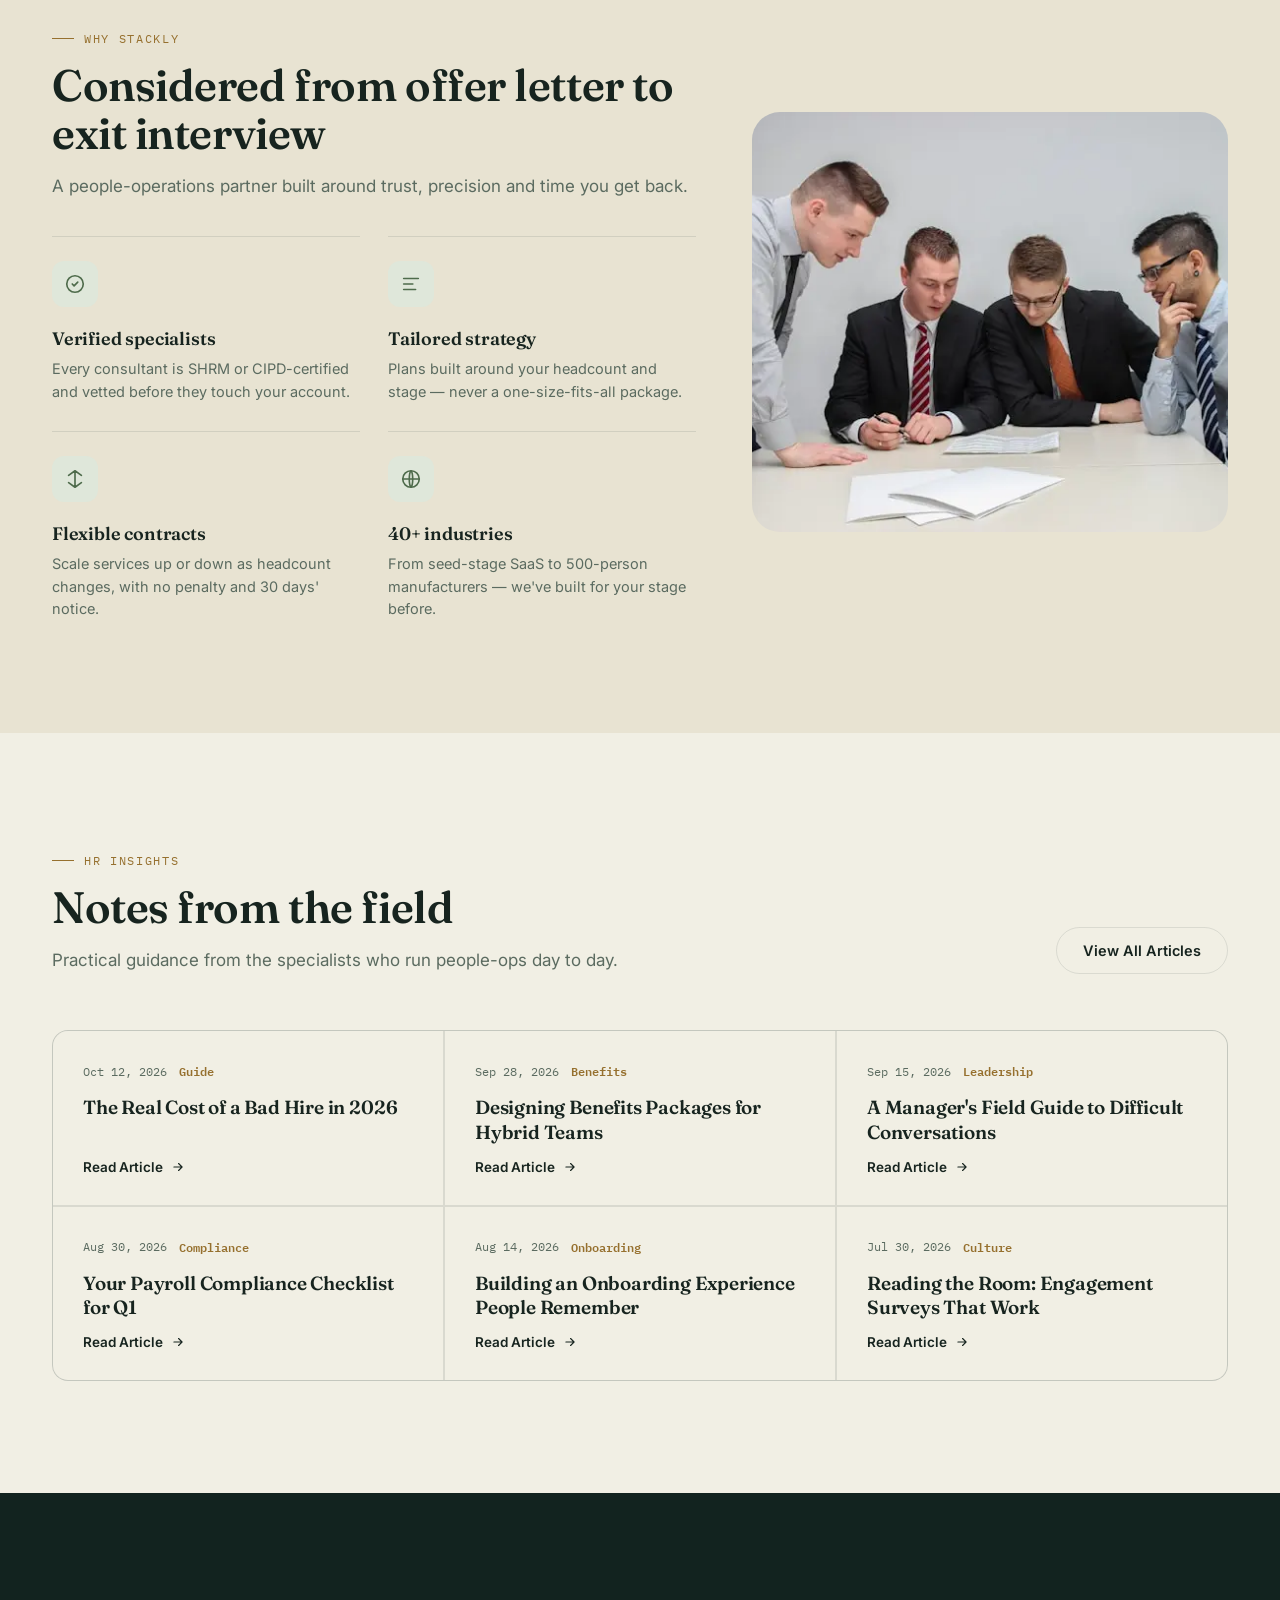
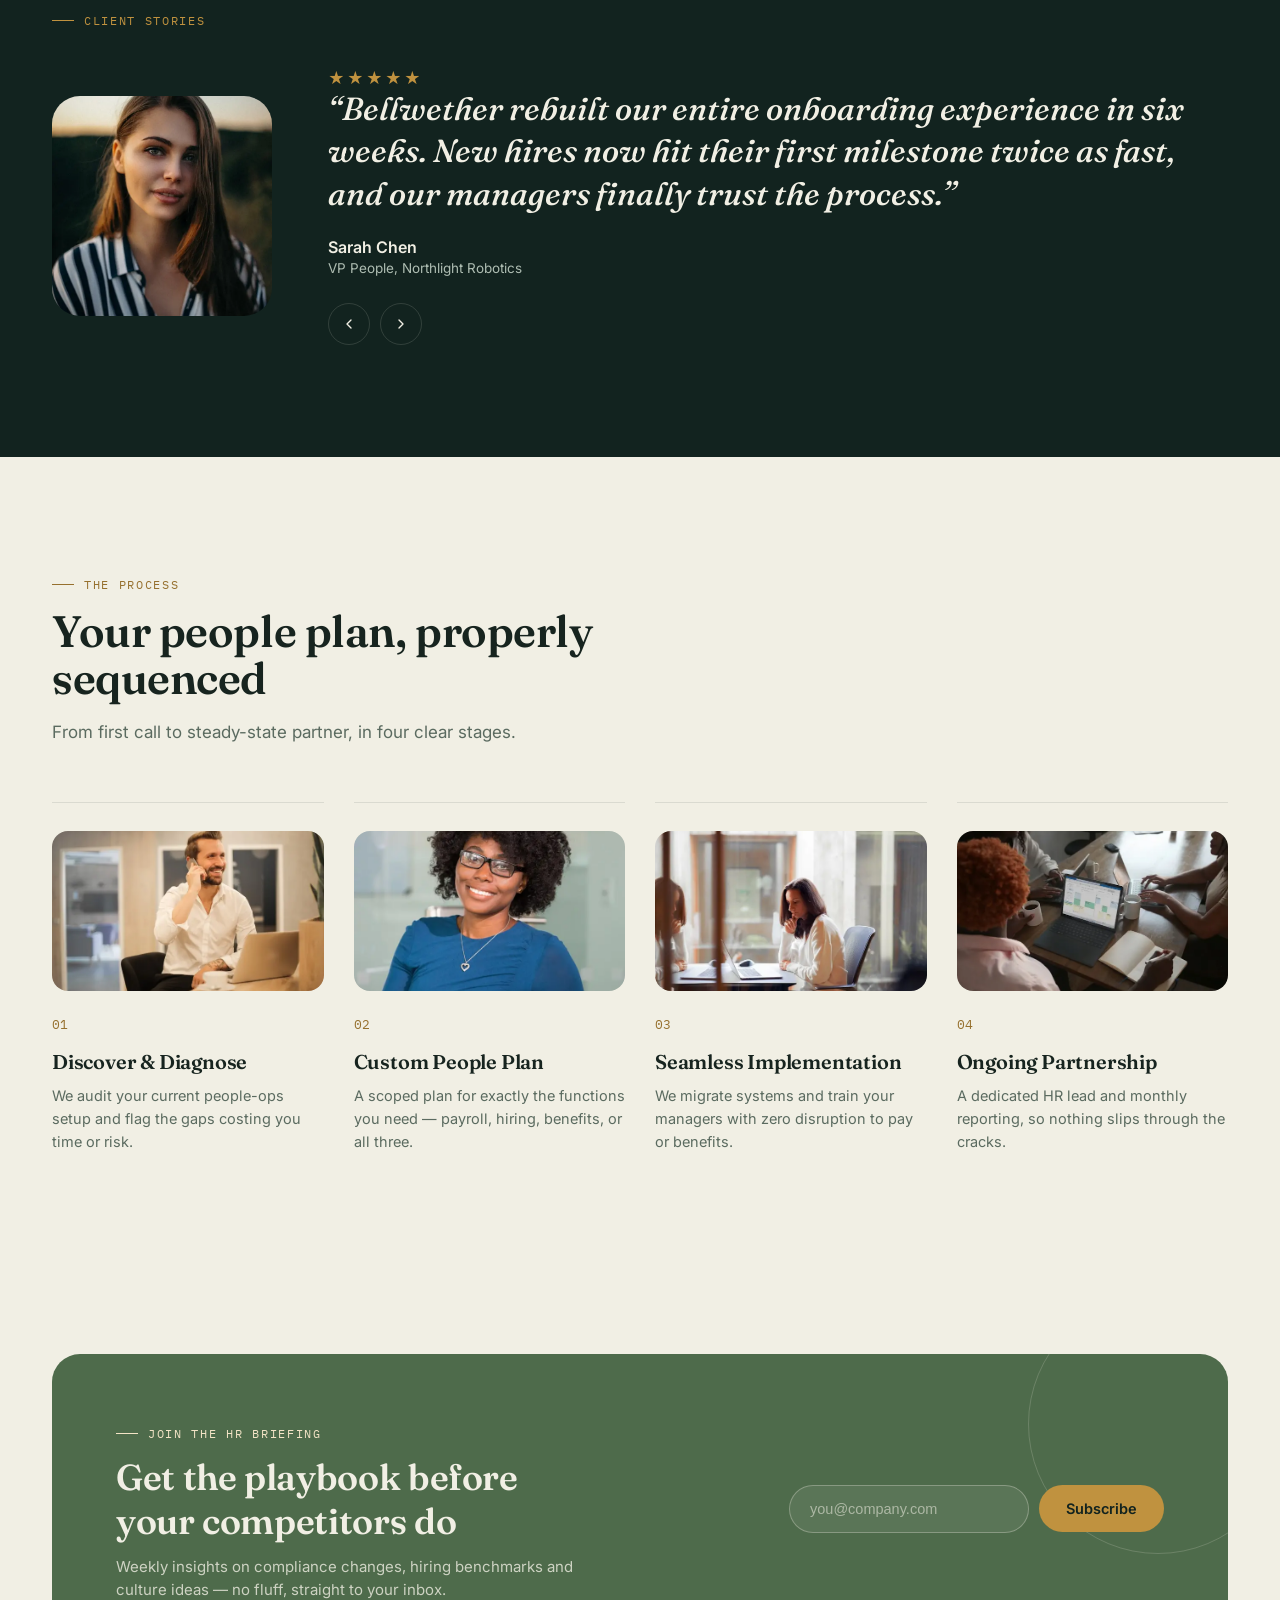
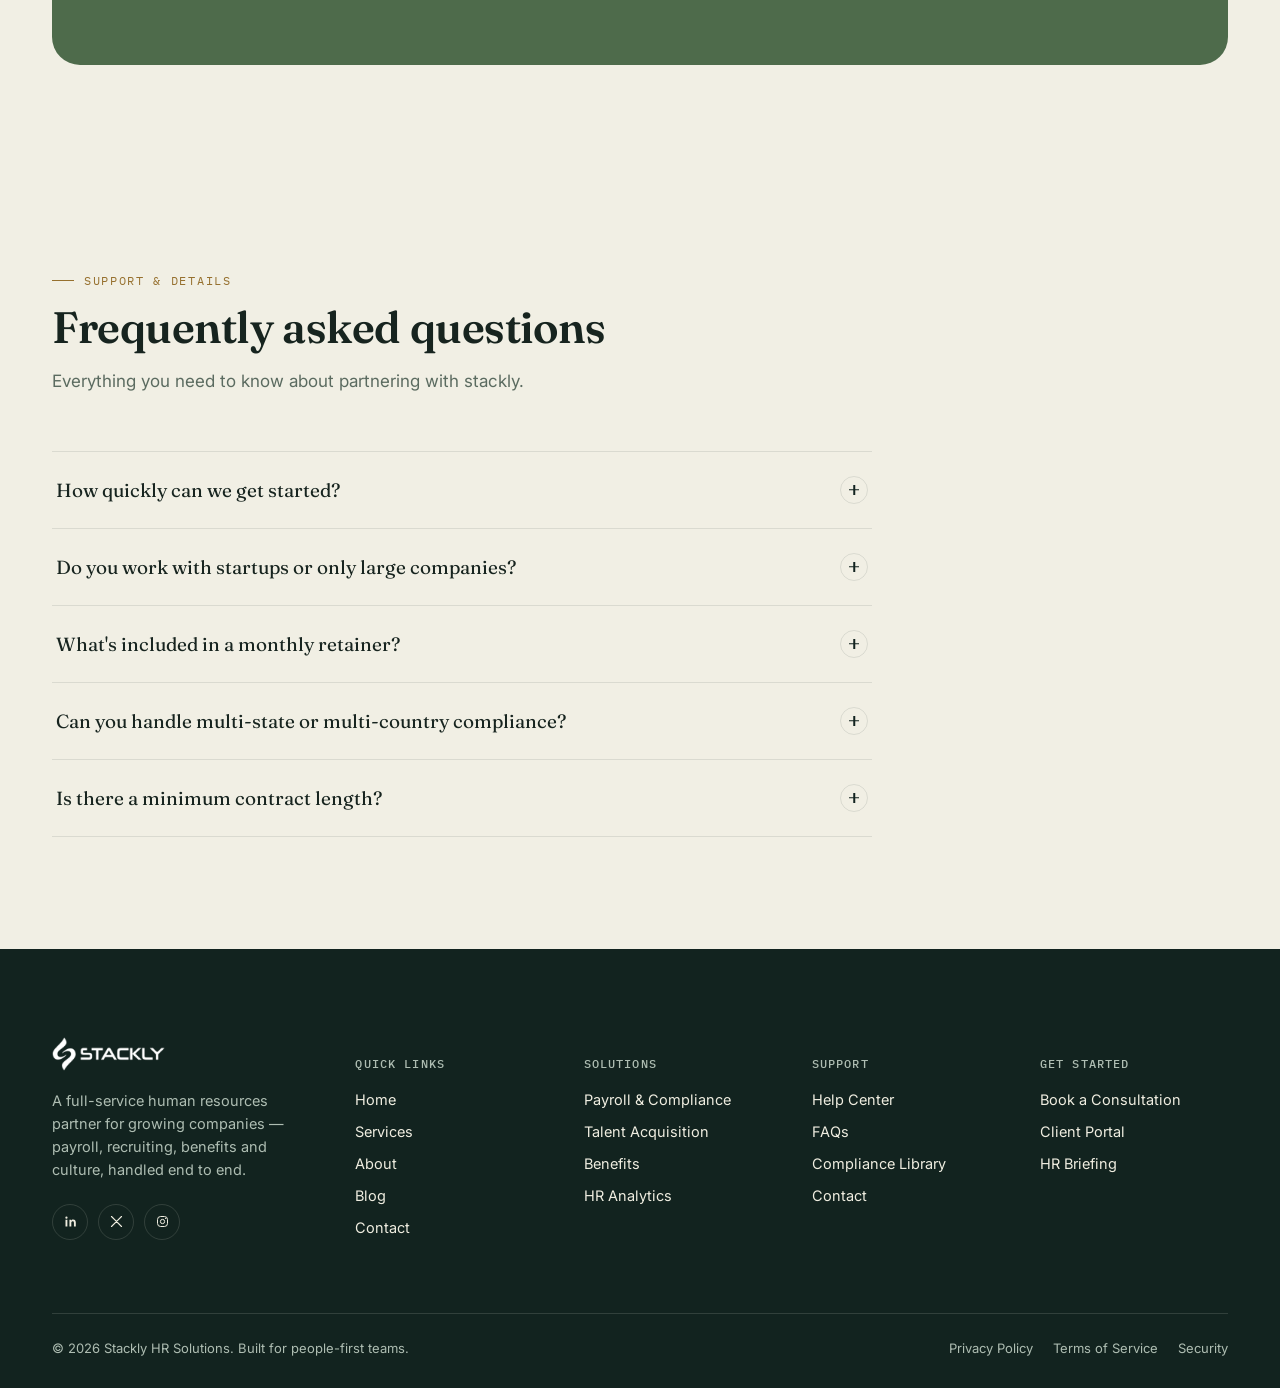
==== commit 657c6973: "updated" ====
--- a/html/index.html
+++ b/html/index.html
@@ -435,7 +435,10 @@
         <p>Weekly insights on compliance changes, hiring benchmarks and culture ideas — no fluff, straight to your inbox.</p>
       </div>
       <form class="newsletter-form" data-demo-form data-redirect="404.html">
-        <input type="email" placeholder="you@company.com" required aria-label="Email address">
+        <input type="email" placeholder="you@company.com" required
+               pattern="^[^\s@]+@[^\s@]+\.[a-zA-Z]{2,}$"
+               title="Enter a full email address, e.g. name@company.com"
+               aria-label="Email address">
         <button type="submit" class="btn btn-brass">Subscribe</button>
       </form>
     </div>
--- a/css/index.css
+++ b/css/index.css
@@ -479,8 +479,6 @@
    .programs{ display:grid; grid-template-columns:repeat(3,1fr); gap:22px; }
    @media (max-width:980px){ .programs{ grid-template-columns:1fr; } }
    @media (max-width:560px){ .program-media{ height:200px; } }
-   /* Copy now lives in its own solid panel under the photo — never on
-      top of it — so legibility never depends on how bright the image is. */
    .program-card{
      border-radius:var(--radius-l); overflow:hidden;
      background:var(--ink);
@@ -537,8 +535,6 @@
       ========================================================= */
    .testimonial{ display:grid; grid-template-columns:220px 1fr; gap:56px; align-items:center; }
    @media (max-width:760px){ .testimonial{ grid-template-columns:1fr; gap:28px; justify-items:center; text-align:center; } }
-   /* Fixed square frame — every client photo (default + carousel swaps)
-      renders at the exact same size regardless of its source dimensions. */
    .testi-photo{ width:220px; height:220px; min-width:220px; min-height:220px; border-radius:var(--radius-l); overflow:hidden; }
    .testi-photo img{ width:100%; height:100%; object-fit:cover; object-position:center; transition:opacity .3s ease; }
    @media (max-width:760px){ .testi-photo{ margin:0 auto; } }
@@ -593,7 +589,7 @@
    .newsletter-copy .eyebrow::before{ background:var(--brass-tint); }
    .newsletter-copy h2{ color:var(--paper); font-size:clamp(26px,3.4vw,36px); margin-top:14px; }
    .newsletter-copy p{ margin-top:12px; color:rgba(241,239,228,0.78); font-size:15px; line-height:1.55; }
-   .newsletter-form{ display:flex; gap:10px; position:relative; z-index:1; flex-wrap:wrap; }
+   .newsletter-form{ display:flex; gap:10px; position:relative; z-index:1; flex-wrap:wrap; align-items:flex-start; }
    .newsletter-form input{
      padding:15px 20px; border-radius:999px; border:1px solid rgba(241,239,228,0.3);
      background:rgba(241,239,228,0.08); color:var(--paper); font-size:14.5px; min-width:240px; flex:1;
@@ -605,6 +601,28 @@
      .newsletter{ padding:40px 28px; }
      .newsletter-form{ width:100%; }
      .newsletter-form input{ min-width:0; }
+   }
+
+   /* ---- Inline validation error state (used by index.js on
+      [data-demo-form] submit) ---- */
+   .is-invalid{
+     border-color:#C0392B !important;
+     box-shadow:0 0 0 3px rgba(192,57,43,0.18) !important;
+   }
+   .field-error{
+     display:block;
+     width:100%;
+     margin-top:8px;
+     font-size:13px;
+     font-family:var(--font-body);
+     color:#E8B4AC; /* readable on the dark .newsletter panel */
+   }
+   /* Light-background forms (e.g. contact page .field, .qs-field) need
+      a darker red instead of the light one above */
+   .field .field-error,
+   .qs-field .field-error,
+   .contact-form .field-error{
+     color:#C0392B;
    }
    
    /* =========================================================
